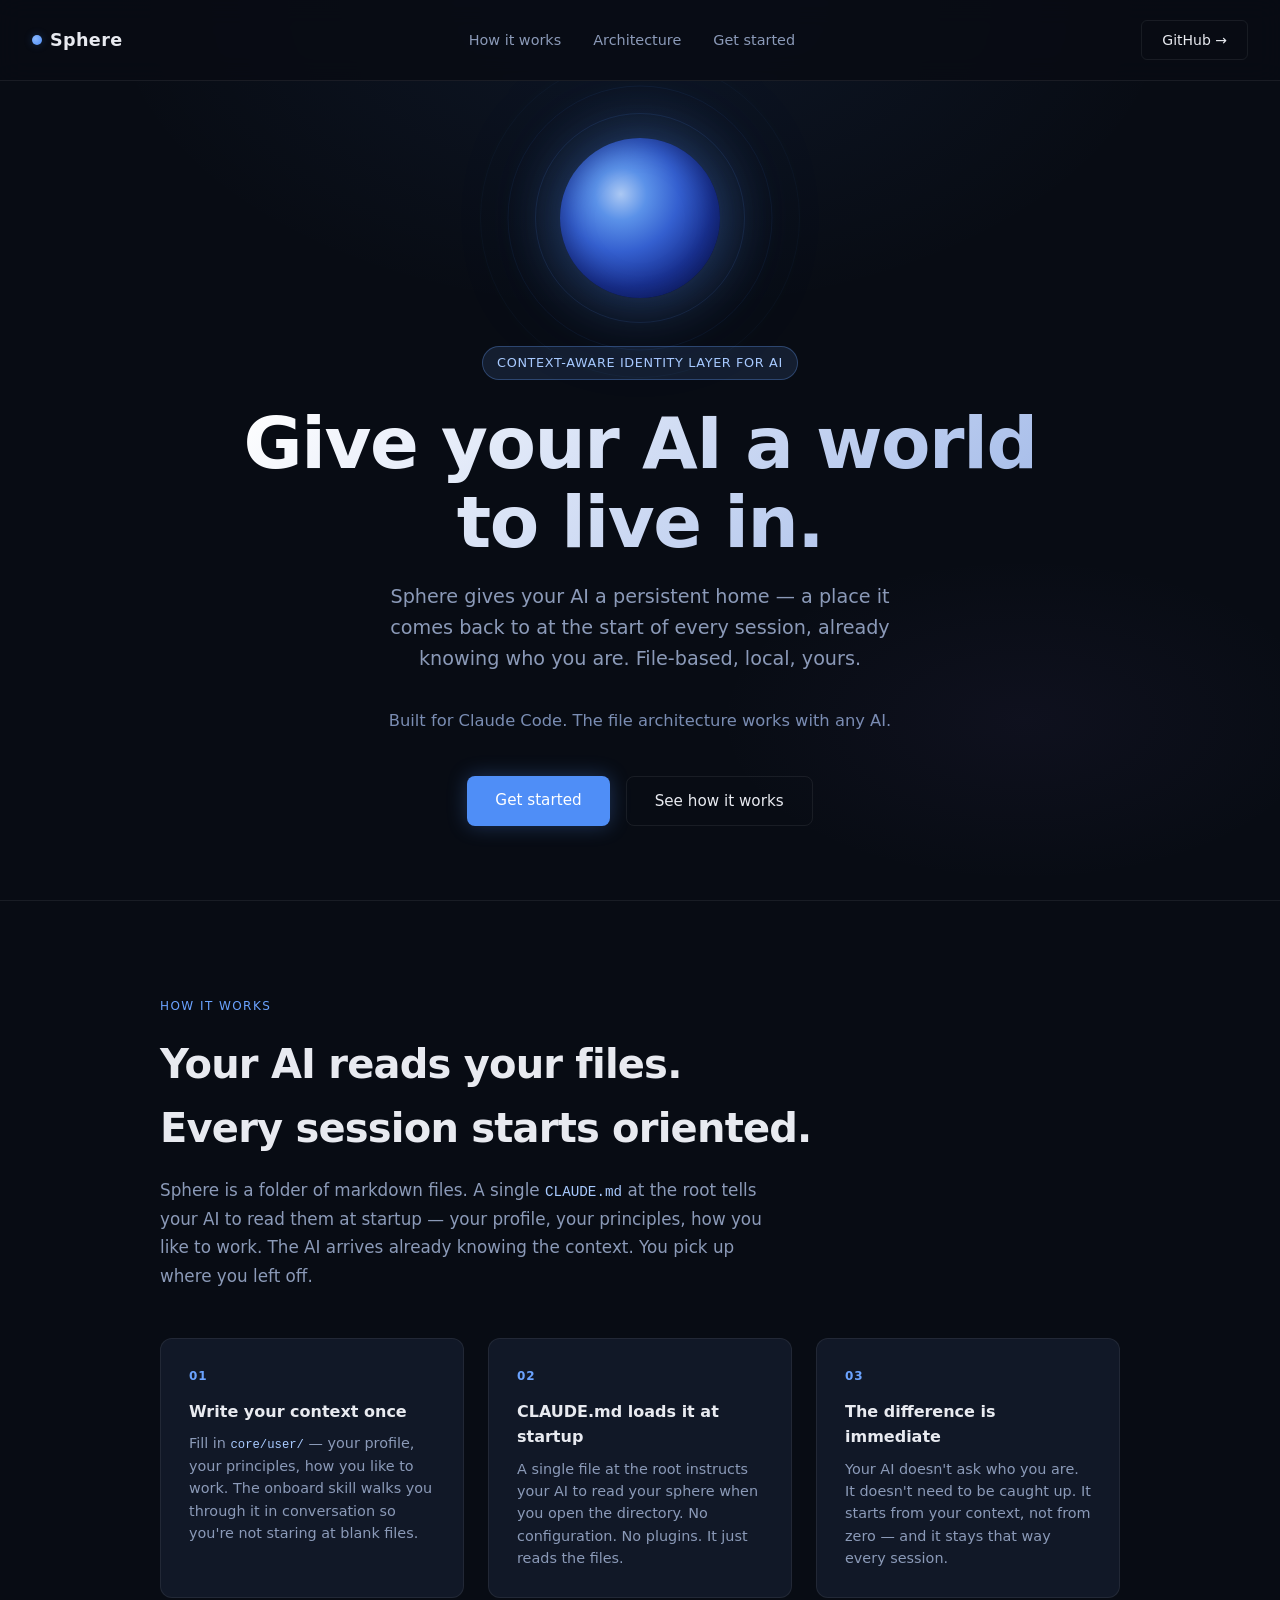
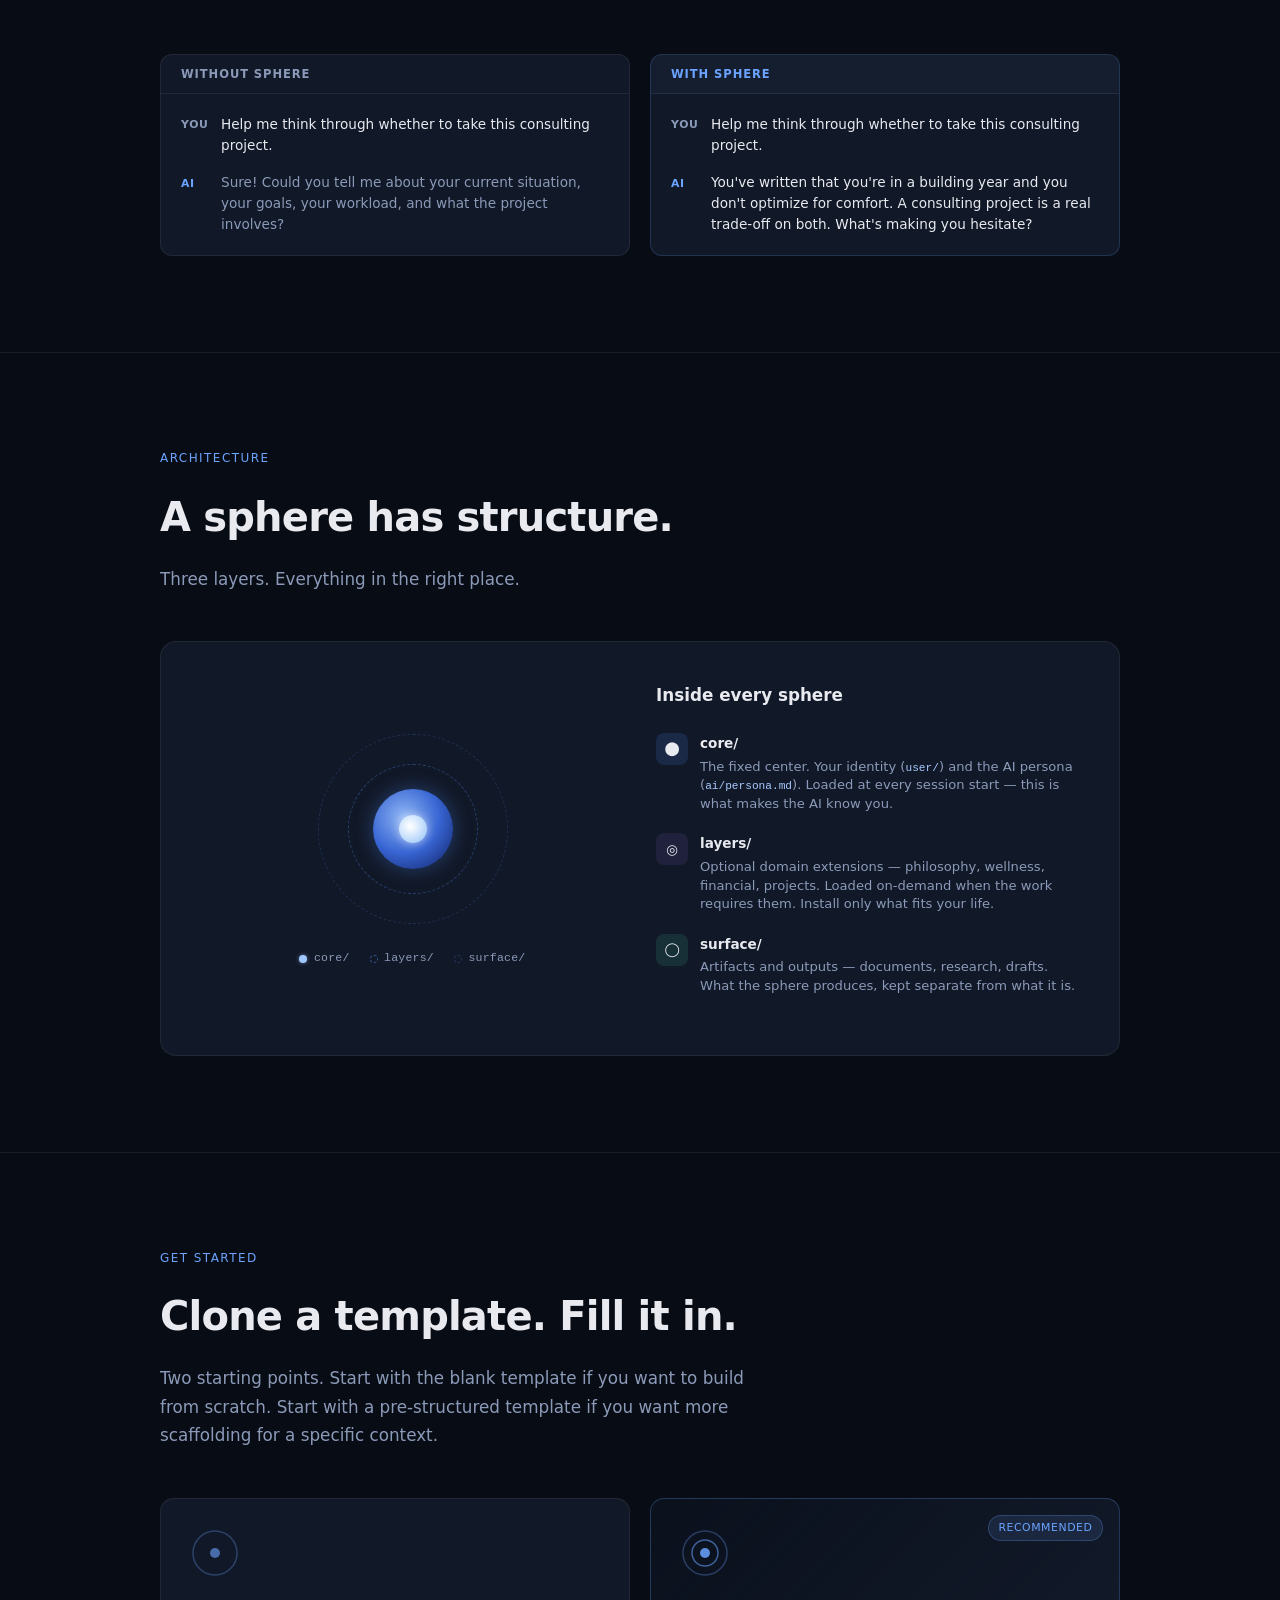
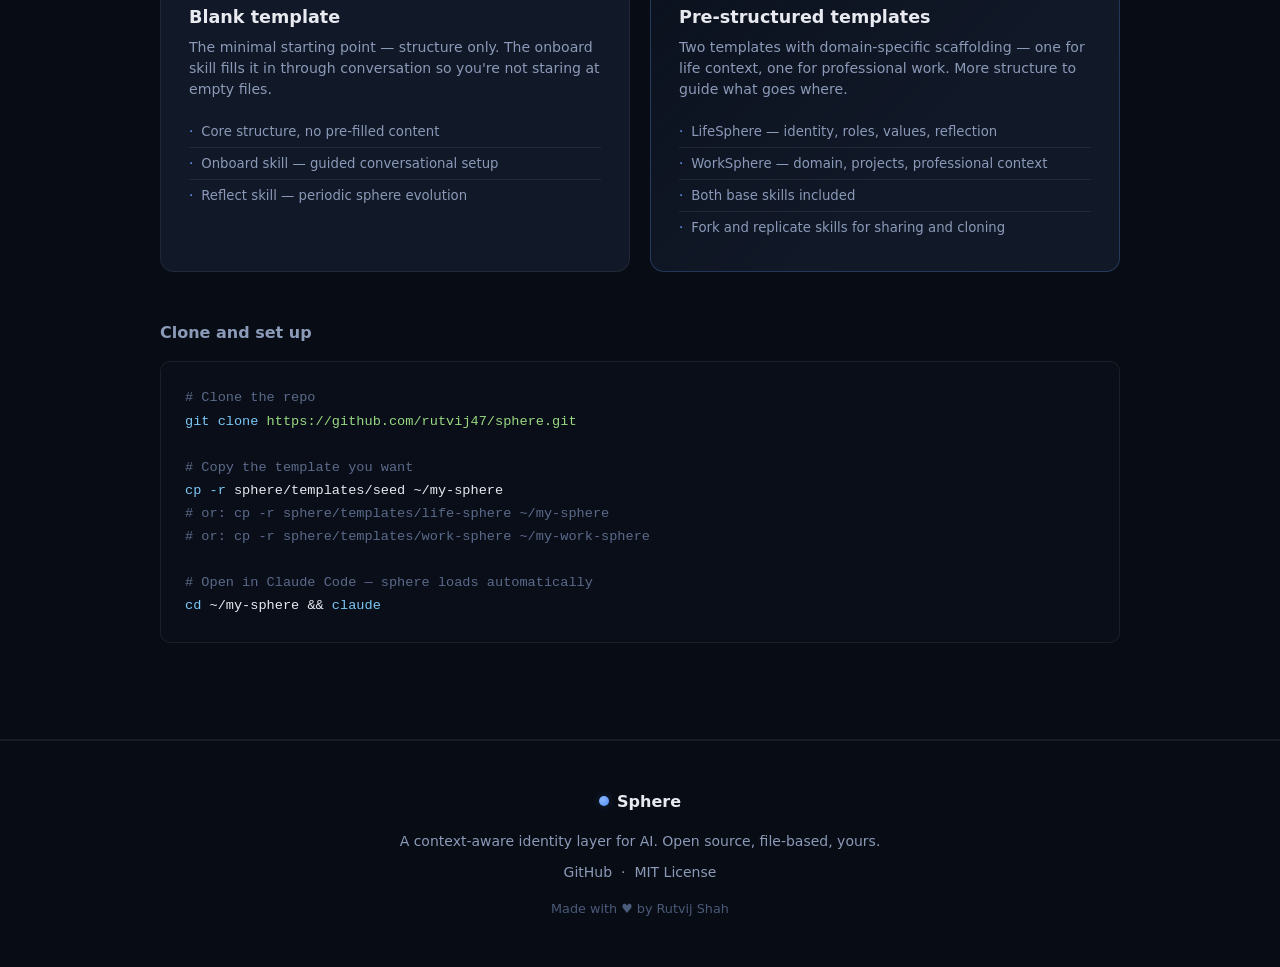
==== index.html @ 2168e229 "Initial commit — Sphere v0.1" ====
<!DOCTYPE html>
<html lang="en">
<head>
  <meta charset="UTF-8">
  <meta name="viewport" content="width=device-width, initial-scale=1.0">
  <title>Sphere — Give your AI a world to live in</title>
  <style>
    :root {
      --bg: #080c14;
      --bg2: #0d1420;
      --surface: #111827;
      --border: rgba(255,255,255,0.07);
      --text: #e8eaf0;
      --muted: #8b9ab8;
      --accent: #6ba3ff;
      --glow: rgba(79,142,247,0.25);
    }

    * { margin: 0; padding: 0; box-sizing: border-box; }

    html {
      scroll-behavior: smooth;
      scroll-padding-top: 80px;
    }

    body {
      background: var(--bg);
      color: var(--text);
      font-family: -apple-system, BlinkMacSystemFont, 'Segoe UI', system-ui, sans-serif;
      line-height: 1.6;
      overflow-x: hidden;
    }

    /* ── NAV ── */
    nav {
      position: fixed; top: 0; left: 0; right: 0; z-index: 100;
      padding: 1.25rem 2rem;
      display: flex; justify-content: space-between; align-items: center;
      background: rgba(8,12,20,0.88);
      backdrop-filter: blur(12px);
      border-bottom: 1px solid var(--border);
    }
    .nav-logo {
      font-size: 1.1rem; font-weight: 600; letter-spacing: 0.02em;
      color: var(--text);
      display: flex; align-items: center; gap: 0.5rem;
      text-decoration: none;
    }
    .nav-dot {
      width: 10px; height: 10px; border-radius: 50%;
      background: radial-gradient(circle at 35% 35%, #8ab8ff, #4f8ef7);
      box-shadow: 0 0 8px var(--glow);
      animation: pulse 3s ease-in-out infinite;
      flex-shrink: 0;
    }
    .nav-links { display: flex; gap: 2rem; }
    .nav-links a {
      color: var(--muted); text-decoration: none; font-size: 0.9rem;
      transition: color 0.2s;
    }
    .nav-links a:hover { color: var(--text); }
    .nav-cta {
      padding: 0.5rem 1.25rem;
      background: transparent;
      border: 1px solid var(--border);
      border-radius: 6px;
      color: var(--text); text-decoration: none; font-size: 0.875rem;
      transition: all 0.2s;
    }
    .nav-cta:hover { border-color: var(--accent); color: var(--accent); }

    /* ── HERO ── */
    .hero {
      min-height: 100vh;
      display: flex; align-items: center; justify-content: center;
      flex-direction: column;
      text-align: center;
      padding: 8rem 2rem 4rem;
      position: relative;
      overflow: hidden;
    }
    .hero-bg {
      position: absolute; inset: 0;
      background:
        radial-gradient(ellipse 60% 50% at 50% 0%, rgba(79,142,247,0.08) 0%, transparent 70%),
        radial-gradient(ellipse 40% 30% at 80% 80%, rgba(124,92,191,0.06) 0%, transparent 60%);
      pointer-events: none;
    }

    /* ── SPHERE ── */
    .sphere-container {
      position: relative;
      width: 160px; height: 160px;
      margin: 0 auto 3rem;
    }
    .sphere-orb {
      width: 160px; height: 160px;
      border-radius: 50%;
      background: radial-gradient(circle at 38% 35%,
        rgba(180,210,255,0.95) 0%,
        rgba(100,160,255,0.9) 18%,
        rgba(60,110,240,0.85) 40%,
        rgba(30,60,180,0.8) 65%,
        rgba(10,20,80,0.9) 100%
      );
      box-shadow:
        0 0 60px rgba(79,142,247,0.4),
        0 0 120px rgba(79,142,247,0.15),
        inset 0 0 30px rgba(0,0,40,0.4);
      animation: spherePulse 4s ease-in-out infinite, sphereFloat 6s ease-in-out infinite;
      position: relative; z-index: 2;
    }
    .sphere-ring {
      position: absolute; border-radius: 50%;
      border: 1px solid rgba(79,142,247,0.2);
      top: 50%; left: 50%;
      transform: translate(-50%, -50%);
      animation: ringPulse 4s ease-in-out infinite;
    }
    .sphere-ring:nth-child(1) { width: 210px; height: 210px; animation-delay: 0.3s; border-color: rgba(79,142,247,0.12); }
    .sphere-ring:nth-child(2) { width: 265px; height: 265px; animation-delay: 0.6s; border-color: rgba(79,142,247,0.07); }
    .sphere-ring:nth-child(3) { width: 320px; height: 320px; animation-delay: 0.9s; border-color: rgba(79,142,247,0.04); }

    @keyframes spherePulse {
      0%, 100% { box-shadow: 0 0 60px rgba(79,142,247,0.4), 0 0 120px rgba(79,142,247,0.15), inset 0 0 30px rgba(0,0,40,0.4); }
      50%       { box-shadow: 0 0 80px rgba(79,142,247,0.6), 0 0 160px rgba(79,142,247,0.25), inset 0 0 30px rgba(0,0,40,0.4); }
    }
    @keyframes sphereFloat {
      0%, 100% { transform: translateY(0); }
      50%       { transform: translateY(-8px); }
    }
    @keyframes ringPulse {
      0%, 100% { opacity: 1; transform: translate(-50%, -50%) scale(1); }
      50%       { opacity: 0.6; transform: translate(-50%, -50%) scale(1.02); }
    }
    @keyframes pulse {
      0%, 100% { opacity: 1; }
      50%       { opacity: 0.5; }
    }

    .hero-tag {
      display: inline-block;
      padding: 0.35rem 0.9rem;
      background: rgba(107,163,255,0.12);
      border: 1px solid rgba(107,163,255,0.3);
      border-radius: 20px;
      font-size: 0.8rem; color: #a8caff;
      letter-spacing: 0.05em; text-transform: uppercase;
      margin-bottom: 1.5rem;
    }
    .hero h1 {
      font-size: clamp(2.5rem, 6vw, 4.5rem);
      font-weight: 700; letter-spacing: -0.02em; line-height: 1.1;
      margin-bottom: 1.25rem;
      background: linear-gradient(135deg, #ffffff 0%, #a0b8e8 100%);
      -webkit-background-clip: text; -webkit-text-fill-color: transparent;
      background-clip: text;
    }
    .hero-sub {
      font-size: clamp(1rem, 2vw, 1.2rem);
      color: var(--muted); max-width: 540px;
      margin: 0 auto 2.5rem;
    }
    .hero-sub span {
      color: rgba(160,184,232,0.75); font-size: 0.85em;
    }
    .hero-actions { display: flex; gap: 1rem; justify-content: center; flex-wrap: wrap; }
    .btn-primary {
      padding: 0.75rem 1.75rem;
      background: #4f8ef7; color: #fff;
      text-decoration: none; border-radius: 8px;
      font-size: 0.95rem; font-weight: 500;
      transition: all 0.2s;
      box-shadow: 0 0 20px rgba(79,142,247,0.3);
    }
    .btn-primary:hover {
      background: #6ba3ff;
      box-shadow: 0 0 30px rgba(79,142,247,0.5);
      transform: translateY(-1px);
    }
    .btn-secondary {
      padding: 0.75rem 1.75rem;
      background: transparent; color: var(--text);
      text-decoration: none;
      border: 1px solid var(--border);
      border-radius: 8px; font-size: 0.95rem;
      transition: all 0.2s;
    }
    .btn-secondary:hover { border-color: rgba(255,255,255,0.2); transform: translateY(-1px); }

    /* ── SECTIONS ── */
    section { padding: 6rem 2rem; }
    .section-inner { max-width: 960px; margin: 0 auto; }
    .section-label {
      font-size: 0.75rem; text-transform: uppercase;
      letter-spacing: 0.12em; color: var(--accent); margin-bottom: 1rem;
    }
    .section-title {
      font-size: clamp(1.75rem, 4vw, 2.5rem);
      font-weight: 700; letter-spacing: -0.02em; margin-bottom: 1rem;
    }
    .section-body {
      color: var(--muted); font-size: 1.05rem;
      max-width: 620px; margin-bottom: 3rem;
      line-height: 1.7;
    }

    /* ── HOW IT WORKS ── */
    .steps {
      display: grid;
      grid-template-columns: repeat(auto-fit, minmax(240px, 1fr));
      gap: 1.5rem;
      margin-bottom: 3.5rem;
    }
    .step {
      background: var(--surface);
      border: 1px solid var(--border);
      border-radius: 12px; padding: 1.75rem;
    }
    .step-num {
      font-size: 0.75rem; font-weight: 700;
      color: var(--accent); letter-spacing: 0.08em; margin-bottom: 0.75rem;
    }
    .step h3 { font-size: 1rem; font-weight: 600; margin-bottom: 0.5rem; }
    .step p { color: var(--muted); font-size: 0.9rem; line-height: 1.55; }

    /* ── COMPARISON ── */
    .comparison {
      display: grid;
      grid-template-columns: 1fr 1fr;
      gap: 1.25rem;
    }
    @media (max-width: 640px) { .comparison { grid-template-columns: 1fr; } }

    .compare-col {
      background: var(--surface);
      border: 1px solid var(--border);
      border-radius: 12px; overflow: hidden;
    }
    .compare-col.after { border-color: rgba(107,163,255,0.2); }

    .compare-head {
      padding: 0.6rem 1.25rem;
      border-bottom: 1px solid var(--border);
      font-size: 0.72rem; font-weight: 600;
      letter-spacing: 0.08em; text-transform: uppercase;
    }
    .compare-col.before .compare-head { color: var(--muted); }
    .compare-col.after  .compare-head { color: var(--accent); background: rgba(107,163,255,0.04); }

    .compare-body { padding: 1.25rem; }
    .chat-line { display: flex; gap: 0.75rem; margin-bottom: 1rem; align-items: flex-start; }
    .chat-line:last-child { margin-bottom: 0; }
    .chat-who {
      font-size: 0.68rem; font-weight: 700; letter-spacing: 0.06em;
      text-transform: uppercase; padding-top: 0.15rem;
      min-width: 28px; flex-shrink: 0;
    }
    .chat-who.you  { color: var(--muted); }
    .chat-who.ai   { color: var(--accent); }
    .chat-text { font-size: 0.85rem; line-height: 1.55; color: var(--text); }
    .chat-text.dim { color: var(--muted); }

    /* ── ANATOMY ── */
    .anatomy {
      background: var(--surface);
      border: 1px solid var(--border);
      border-radius: 16px; padding: 2.5rem;
      display: grid; grid-template-columns: 1fr 1fr;
      gap: 2rem; align-items: center;
    }
    @media (max-width: 640px) { .anatomy { grid-template-columns: 1fr; } }

    .anatomy-visual {
      display: flex; flex-direction: column;
      align-items: center; justify-content: center; gap: 1.25rem;
    }
    .diagram-wrap {
      position: relative; width: 200px; height: 200px;
      display: flex; align-items: center; justify-content: center;
    }
    .diagram-ring-outer {
      position: absolute; width: 190px; height: 190px;
      border-radius: 50%;
      border: 1px dashed rgba(79,142,247,0.2);
    }
    .diagram-ring-mid {
      position: absolute; width: 130px; height: 130px;
      border-radius: 50%;
      border: 1px dashed rgba(79,142,247,0.35);
    }
    .diagram-sphere {
      width: 80px; height: 80px; border-radius: 50%;
      background: radial-gradient(circle at 38% 35%,
        rgba(150,190,255,0.95), rgba(60,110,230,0.9) 50%, rgba(15,30,100,0.95)
      );
      box-shadow: 0 0 20px rgba(79,142,247,0.35);
      position: relative; z-index: 2;
      display: flex; align-items: center; justify-content: center;
    }
    .diagram-core {
      width: 28px; height: 28px; border-radius: 50%;
      background: radial-gradient(circle at 40% 40%, #fff, rgba(160,210,255,0.8));
      box-shadow: 0 0 10px rgba(255,255,255,0.6);
    }
    .diagram-legend {
      display: flex; gap: 1.25rem; align-items: center;
    }
    .legend-item {
      display: flex; align-items: center; gap: 0.4rem;
      font-size: 0.72rem; color: var(--muted);
      font-family: 'SF Mono', 'Fira Code', monospace;
      letter-spacing: 0.02em;
    }
    .legend-dot {
      width: 8px; height: 8px; border-radius: 50%; flex-shrink: 0;
    }
    .legend-dot.core   { background: #a0c8ff; box-shadow: 0 0 4px rgba(160,200,255,0.5); }
    .legend-dot.layers { background: transparent; border: 1.5px dashed rgba(79,142,247,0.5); }
    .legend-dot.surface{ background: transparent; border: 1.5px dashed rgba(79,142,247,0.25); }

    .anatomy-text h3 { font-size: 1.05rem; font-weight: 600; margin-bottom: 1.5rem; }
    .anatomy-row { display: flex; gap: 0.75rem; margin-bottom: 1.25rem; align-items: flex-start; }
    .anatomy-icon {
      width: 32px; height: 32px; border-radius: 8px;
      display: flex; align-items: center; justify-content: center;
      font-size: 0.85rem; flex-shrink: 0;
    }
    .anatomy-icon.core    { background: rgba(79,142,247,0.15); }
    .anatomy-icon.layers  { background: rgba(124,92,191,0.15); }
    .anatomy-icon.surface { background: rgba(61,191,154,0.15); }
    .anatomy-label { font-size: 0.85rem; font-weight: 600; margin-bottom: 0.2rem; }
    .anatomy-desc  { font-size: 0.82rem; color: var(--muted); line-height: 1.4; }
    code {
      font-family: 'SF Mono', 'Fira Code', monospace;
      font-size: 0.85em; color: #a8caff;
    }

    /* ── TEMPLATES ── */
    .templates {
      display: grid;
      grid-template-columns: repeat(auto-fit, minmax(240px, 1fr));
      gap: 1.25rem;
    }
    .template-card {
      background: var(--surface); border: 1px solid var(--border);
      border-radius: 14px; padding: 1.75rem;
      position: relative; overflow: hidden;
    }
    .template-card.featured {
      border-color: rgba(107,163,255,0.25);
      background: linear-gradient(135deg, rgba(79,142,247,0.04) 0%, var(--surface) 60%);
    }
    .template-badge {
      position: absolute; top: 1rem; right: 1rem;
      padding: 0.2rem 0.6rem;
      background: rgba(107,163,255,0.12); border: 1px solid rgba(107,163,255,0.25);
      border-radius: 20px; font-size: 0.68rem; color: var(--accent);
      letter-spacing: 0.05em; text-transform: uppercase;
    }
    .template-icon { width: 52px; height: 52px; margin-bottom: 1rem; }
    .template-card h3 { font-size: 1.1rem; font-weight: 700; margin-bottom: 0.4rem; }
    .template-card .template-desc { color: var(--muted); font-size: 0.88rem; margin-bottom: 1rem; line-height: 1.5; }
    .template-features { list-style: none; }
    .template-features li {
      font-size: 0.83rem; color: var(--muted);
      padding: 0.3rem 0; border-bottom: 1px solid var(--border);
      display: flex; gap: 0.5rem; align-items: flex-start;
    }
    .template-features li:last-child { border-bottom: none; }
    .template-features li::before { content: '·'; color: var(--accent); flex-shrink: 0; }

    /* ── CODE BLOCK ── */
    .code-block {
      background: #0a0e18; border: 1px solid var(--border);
      border-radius: 10px; padding: 1.5rem;
      font-family: 'SF Mono', 'Fira Code', 'Consolas', monospace;
      font-size: 0.85rem; line-height: 1.7; overflow-x: auto;
    }
    .code-comment { color: #5a6a8a; }
    .code-cmd     { color: #7ac8f5; }
    .code-str     { color: #98d982; }

    /* ── FOOTER ── */
    footer {
      border-top: 1px solid var(--border);
      padding: 3rem 2rem; text-align: center;
      color: var(--muted); font-size: 0.875rem;
    }
    footer a { color: var(--muted); text-decoration: none; transition: color 0.2s; }
    footer a:hover { color: var(--text); }
    .footer-inner { max-width: 960px; margin: 0 auto; }
    .footer-logo {
      display: flex; align-items: center; justify-content: center;
      gap: 0.5rem; margin-bottom: 1rem;
      font-weight: 600; font-size: 1rem; color: var(--text);
    }
    .footer-dot {
      width: 10px; height: 10px; border-radius: 50%;
      background: radial-gradient(circle at 35% 35%, #8ab8ff, #4f8ef7);
      box-shadow: 0 0 8px var(--glow);
    }

    /* ── DIVIDER ── */
    .divider { border: none; border-top: 1px solid var(--border); margin: 0; }

    /* ── RESPONSIVE ── */
    @media (max-width: 640px) {
      nav { padding: 1rem; }
      .nav-links { display: none; }
      .sphere-container { width: 120px; height: 120px; }
      .sphere-orb { width: 120px; height: 120px; }
    }
  </style>
</head>
<body>

<!-- NAV -->
<nav>
  <a href="#" class="nav-logo">
    <div class="nav-dot"></div>
    Sphere
  </a>
  <div class="nav-links">
    <a href="#how">How it works</a>
    <a href="#anatomy">Architecture</a>
    <a href="#start">Get started</a>
  </div>
  <a href="https://github.com/rutvij47/sphere" class="nav-cta" target="_blank">GitHub →</a>
</nav>

<!-- HERO -->
<div class="hero">
  <div class="hero-bg"></div>

  <div class="sphere-container">
    <div class="sphere-ring"></div>
    <div class="sphere-ring"></div>
    <div class="sphere-ring"></div>
    <div class="sphere-orb"></div>
  </div>

  <span class="hero-tag">Context-aware identity layer for AI</span>
  <h1>Give your AI a world<br>to live in.</h1>
  <p class="hero-sub">
    Sphere gives your AI a persistent home — a place it comes back to at the start of every session, already knowing who you are. File-based, local, yours.
    <br><br>
    <span>Built for Claude Code. The file architecture works with any AI.</span>
  </p>
  <div class="hero-actions">
    <a href="#start" class="btn-primary">Get started</a>
    <a href="#how" class="btn-secondary">See how it works</a>
  </div>
</div>

<hr class="divider">

<!-- HOW IT WORKS -->
<section id="how">
  <div class="section-inner">
    <div class="section-label">How it works</div>
    <h2 class="section-title">Your AI reads your files.<br>Every session starts oriented.</h2>
    <p class="section-body">
      Sphere is a folder of markdown files. A single <code>CLAUDE.md</code> at the root tells your AI to read them at startup — your profile, your principles, how you like to work. The AI arrives already knowing the context. You pick up where you left off.
    </p>

    <div class="steps">
      <div class="step">
        <div class="step-num">01</div>
        <h3>Write your context once</h3>
        <p>Fill in <code>core/user/</code> — your profile, your principles, how you like to work. The onboard skill walks you through it in conversation so you're not staring at blank files.</p>
      </div>
      <div class="step">
        <div class="step-num">02</div>
        <h3>CLAUDE.md loads it at startup</h3>
        <p>A single file at the root instructs your AI to read your sphere when you open the directory. No configuration. No plugins. It just reads the files.</p>
      </div>
      <div class="step">
        <div class="step-num">03</div>
        <h3>The difference is immediate</h3>
        <p>Your AI doesn't ask who you are. It doesn't need to be caught up. It starts from your context, not from zero — and it stays that way every session.</p>
      </div>
    </div>

    <!-- Before / After comparison -->
    <div class="comparison">
      <div class="compare-col before">
        <div class="compare-head">Without Sphere</div>
        <div class="compare-body">
          <div class="chat-line">
            <div class="chat-who you">You</div>
            <div class="chat-text">Help me think through whether to take this consulting project.</div>
          </div>
          <div class="chat-line">
            <div class="chat-who ai">AI</div>
            <div class="chat-text dim">Sure! Could you tell me about your current situation, your goals, your workload, and what the project involves?</div>
          </div>
        </div>
      </div>

      <div class="compare-col after">
        <div class="compare-head">With Sphere</div>
        <div class="compare-body">
          <div class="chat-line">
            <div class="chat-who you">You</div>
            <div class="chat-text">Help me think through whether to take this consulting project.</div>
          </div>
          <div class="chat-line">
            <div class="chat-who ai">AI</div>
            <div class="chat-text">You've written that you're in a building year and you don't optimize for comfort. A consulting project is a real trade-off on both. What's making you hesitate?</div>
          </div>
        </div>
      </div>
    </div>

  </div>
</section>

<hr class="divider">

<!-- ANATOMY -->
<section id="anatomy">
  <div class="section-inner">
    <div class="section-label">Architecture</div>
    <h2 class="section-title">A sphere has structure.</h2>
    <p class="section-body">Three layers. Everything in the right place.</p>

    <div class="anatomy">
      <div class="anatomy-visual">
        <div class="diagram-wrap">
          <div class="diagram-ring-outer"></div>
          <div class="diagram-ring-mid"></div>
          <div class="diagram-sphere">
            <div class="diagram-core"></div>
          </div>
        </div>
        <div class="diagram-legend">
          <div class="legend-item">
            <div class="legend-dot core"></div>
            core/
          </div>
          <div class="legend-item">
            <div class="legend-dot layers"></div>
            layers/
          </div>
          <div class="legend-item">
            <div class="legend-dot surface"></div>
            surface/
          </div>
        </div>
      </div>

      <div class="anatomy-text">
        <h3>Inside every sphere</h3>

        <div class="anatomy-row">
          <div class="anatomy-icon core">⬤</div>
          <div>
            <div class="anatomy-label">core/</div>
            <div class="anatomy-desc">The fixed center. Your identity (<code>user/</code>) and the AI persona (<code>ai/persona.md</code>). Loaded at every session start — this is what makes the AI know you.</div>
          </div>
        </div>

        <div class="anatomy-row">
          <div class="anatomy-icon layers">◎</div>
          <div>
            <div class="anatomy-label">layers/</div>
            <div class="anatomy-desc">Optional domain extensions — philosophy, wellness, financial, projects. Loaded on-demand when the work requires them. Install only what fits your life.</div>
          </div>
        </div>

        <div class="anatomy-row">
          <div class="anatomy-icon surface">◯</div>
          <div>
            <div class="anatomy-label">surface/</div>
            <div class="anatomy-desc">Artifacts and outputs — documents, research, drafts. What the sphere produces, kept separate from what it is.</div>
          </div>
        </div>
      </div>
    </div>
  </div>
</section>

<hr class="divider">

<!-- GET STARTED -->
<section id="start">
  <div class="section-inner">
    <div class="section-label">Get started</div>
    <h2 class="section-title">Clone a template. Fill it in.</h2>
    <p class="section-body">
      Two starting points. Start with the blank template if you want to build from scratch. Start with a pre-structured template if you want more scaffolding for a specific context.
    </p>

    <div class="templates">

      <!-- SEED -->
      <div class="template-card">
        <svg class="template-icon" viewBox="0 0 52 52" fill="none" xmlns="http://www.w3.org/2000/svg">
          <circle cx="26" cy="26" r="22" stroke="rgba(107,163,255,0.3)" stroke-width="1.5"/>
          <circle cx="26" cy="26" r="5" fill="rgba(107,163,255,0.6)"/>
        </svg>
        <h3>Blank template</h3>
        <div class="template-desc">The minimal starting point — structure only. The onboard skill fills it in through conversation so you're not staring at empty files.</div>
        <ul class="template-features">
          <li>Core structure, no pre-filled content</li>
          <li>Onboard skill — guided conversational setup</li>
          <li>Reflect skill — periodic sphere evolution</li>
        </ul>
      </div>

      <!-- SHELL -->
      <div class="template-card featured">
        <div class="template-badge">Recommended</div>
        <svg class="template-icon" viewBox="0 0 52 52" fill="none" xmlns="http://www.w3.org/2000/svg">
          <circle cx="26" cy="26" r="22" stroke="rgba(107,163,255,0.3)" stroke-width="1.5"/>
          <circle cx="26" cy="26" r="13" stroke="rgba(107,163,255,0.55)" stroke-width="1.5"/>
          <circle cx="26" cy="26" r="5" fill="rgba(107,163,255,0.85)"/>
        </svg>
        <h3>Pre-structured templates</h3>
        <div class="template-desc">Two templates with domain-specific scaffolding — one for life context, one for professional work. More structure to guide what goes where.</div>
        <ul class="template-features">
          <li>LifeSphere — identity, roles, values, reflection</li>
          <li>WorkSphere — domain, projects, professional context</li>
          <li>Both base skills included</li>
          <li>Fork and replicate skills for sharing and cloning</li>
        </ul>
      </div>

    </div>

    <!-- Code block -->
    <div style="margin-top: 3rem;">
      <h3 style="font-size: 1rem; margin-bottom: 1rem; color: var(--muted);">Clone and set up</h3>
      <div class="code-block">
        <span class="code-comment"># Clone the repo</span><br>
        <span class="code-cmd">git clone</span> <span class="code-str">https://github.com/rutvij47/sphere.git</span><br>
        <br>
        <span class="code-comment"># Copy the template you want</span><br>
        <span class="code-cmd">cp -r</span> sphere/templates/seed ~/my-sphere<br>
        <span class="code-comment"># or: cp -r sphere/templates/life-sphere ~/my-sphere</span><br>
        <span class="code-comment"># or: cp -r sphere/templates/work-sphere ~/my-work-sphere</span><br>
        <br>
        <span class="code-comment"># Open in Claude Code — sphere loads automatically</span><br>
        <span class="code-cmd">cd</span> ~/my-sphere &amp;&amp; <span class="code-cmd">claude</span>
      </div>
    </div>
  </div>
</section>

<hr class="divider">

<!-- FOOTER -->
<footer>
  <div class="footer-inner">
    <div class="footer-logo">
      <div class="footer-dot"></div>
      Sphere
    </div>
    <p style="margin-bottom: 0.5rem;">
      A context-aware identity layer for AI. Open source, file-based, yours.
    </p>
    <p>
      <a href="https://github.com/rutvij47/sphere" target="_blank">GitHub</a>
      &nbsp;·&nbsp;
      MIT License
    </p>
    <p style="margin-top: 1rem; font-size: 0.8rem; color: #4a5a7a;">
      Made with ♥ by Rutvij Shah
    </p>
  </div>
</footer>

<script>
  document.querySelectorAll('a[href^="#"]').forEach(anchor => {
    anchor.addEventListener('click', function(e) {
      const target = document.querySelector(this.getAttribute('href'));
      if (target) {
        e.preventDefault();
        const offset = 80;
        const top = target.getBoundingClientRect().top + window.scrollY - offset;
        window.scrollTo({ top, behavior: 'smooth' });
      }
    });
  });
</script>

</body>
</html>
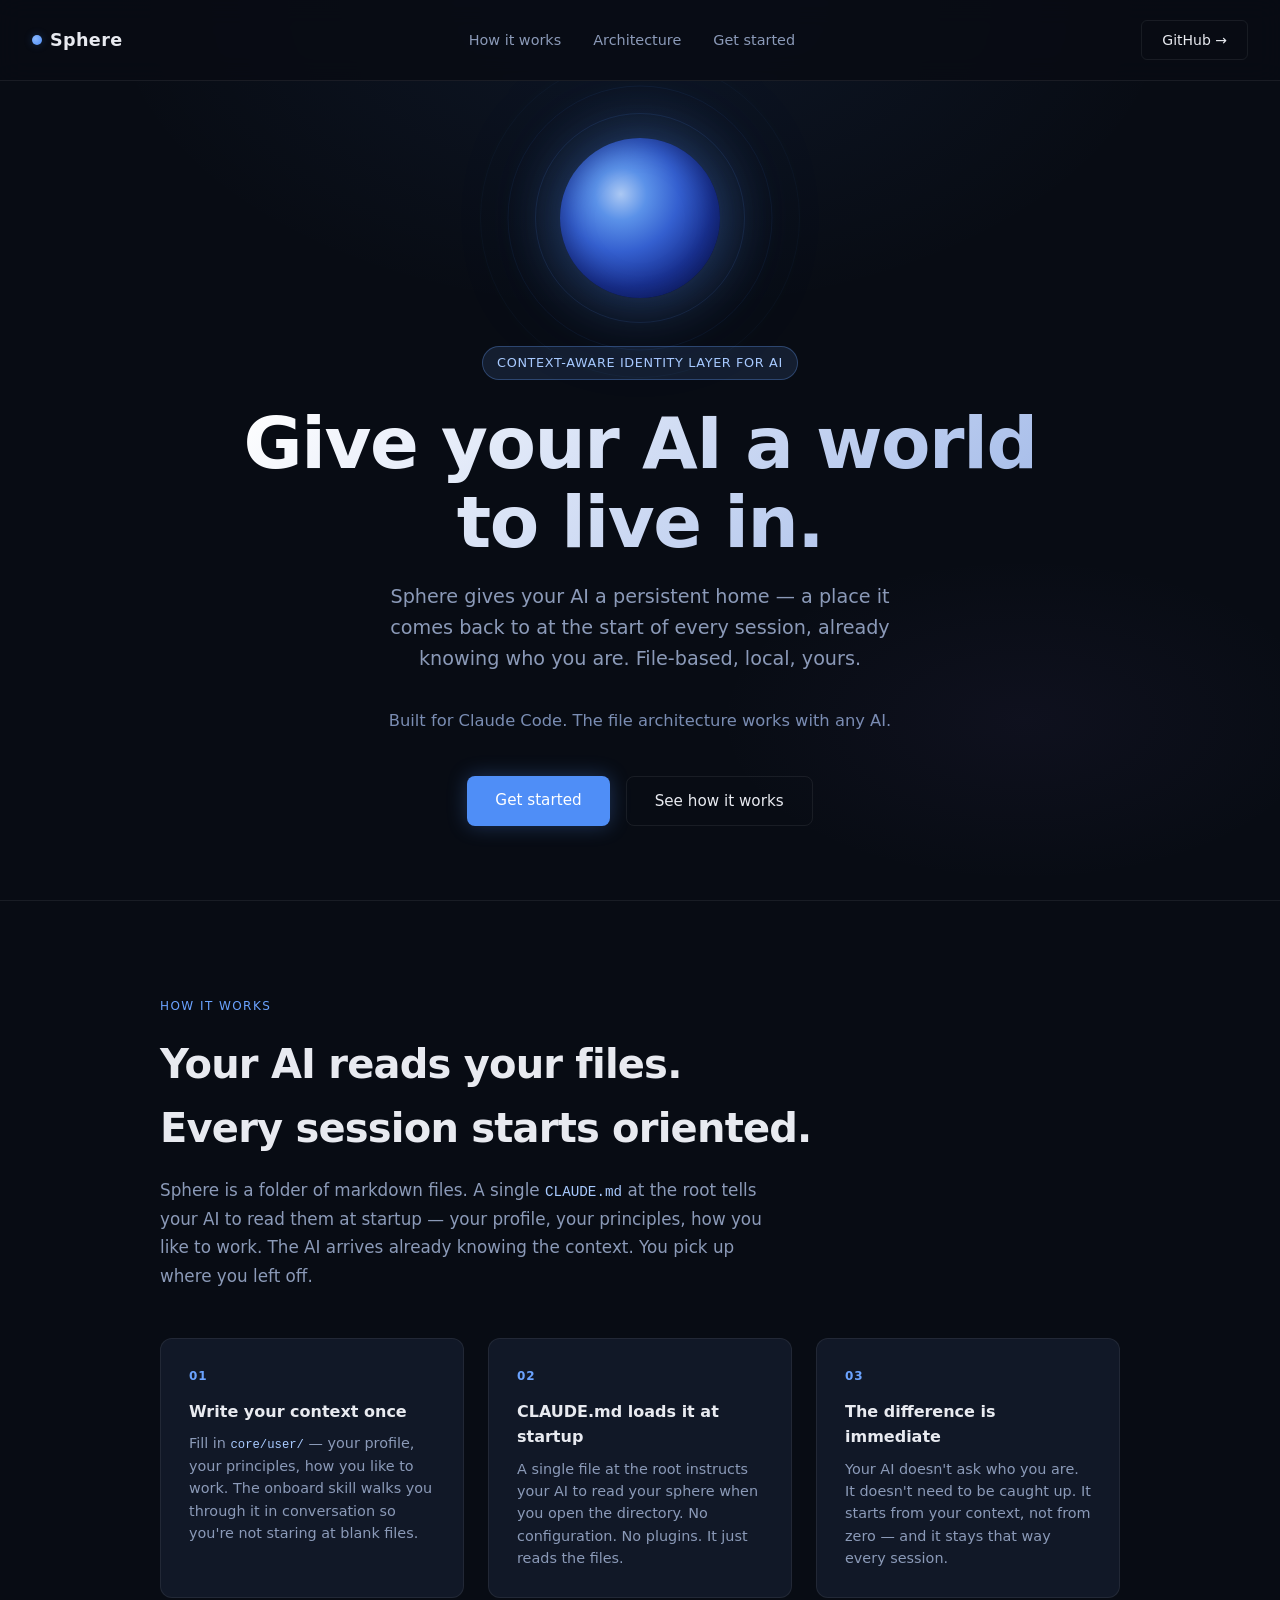
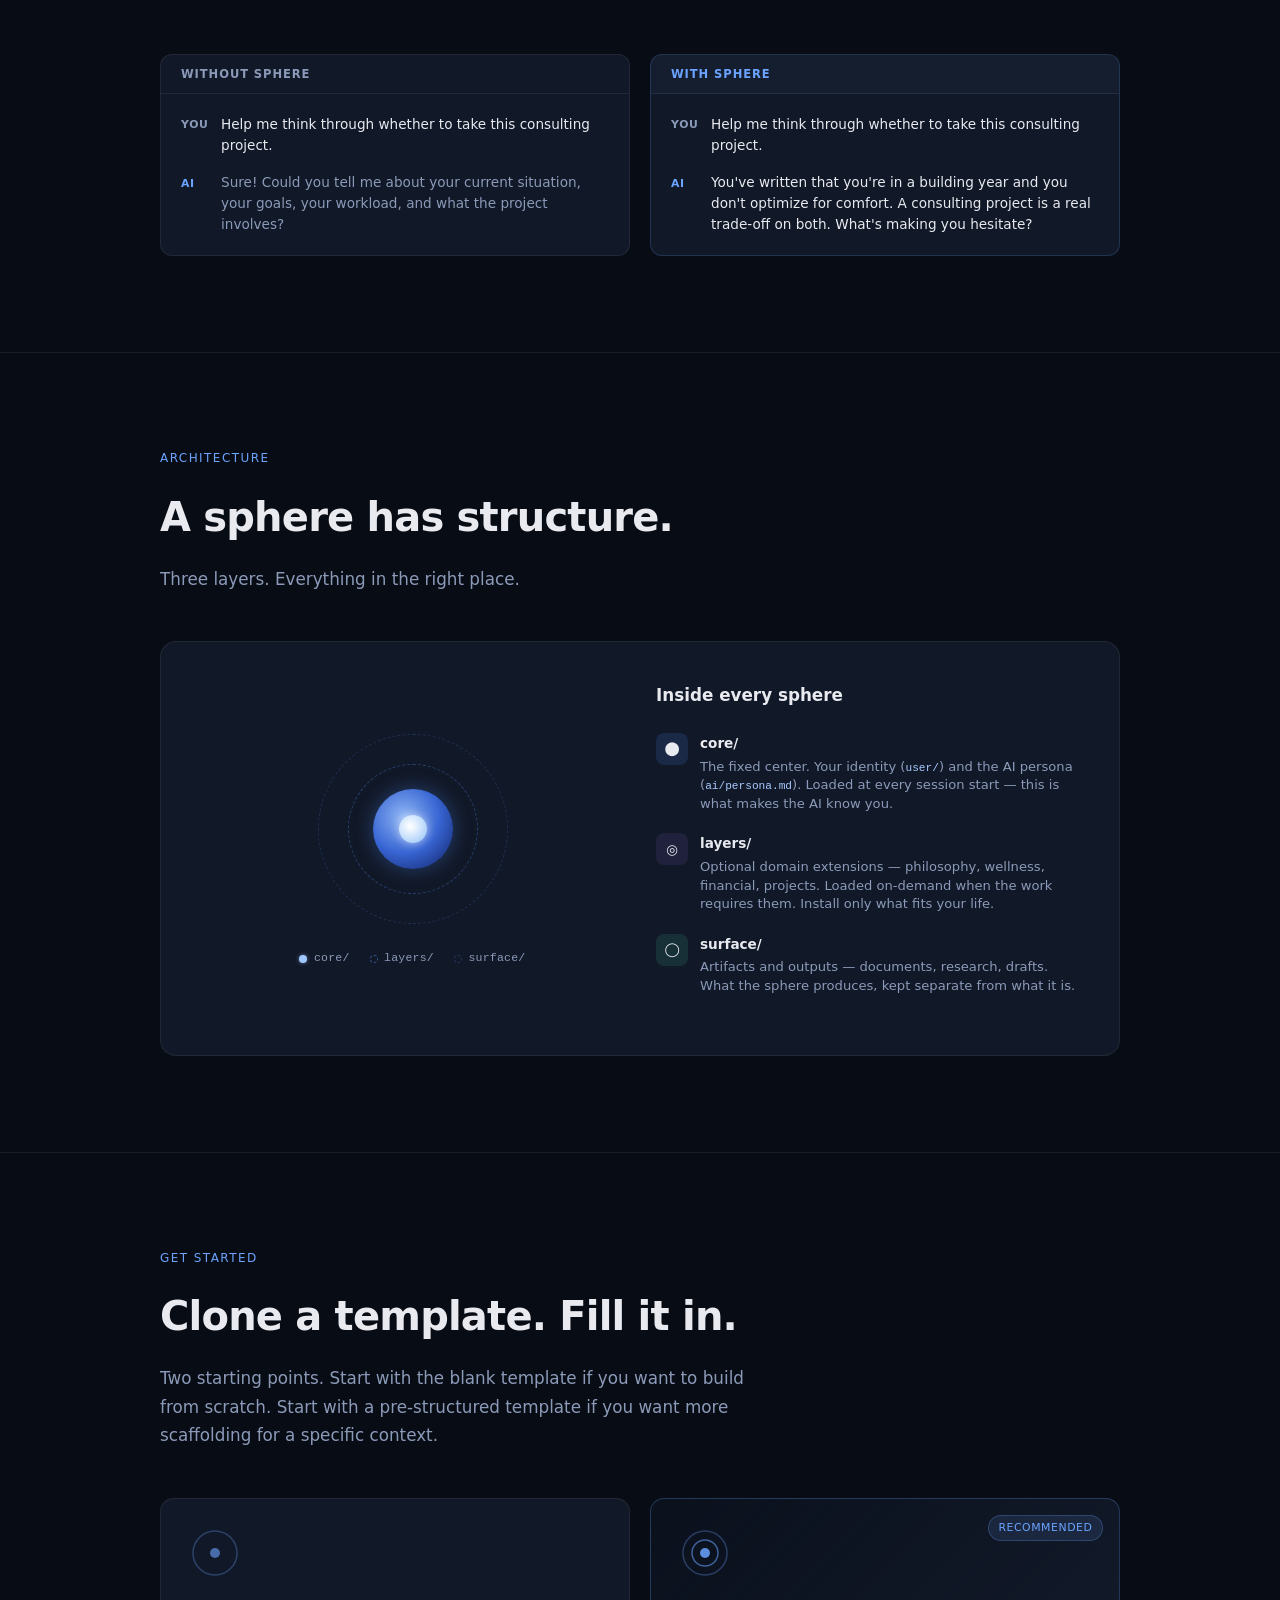
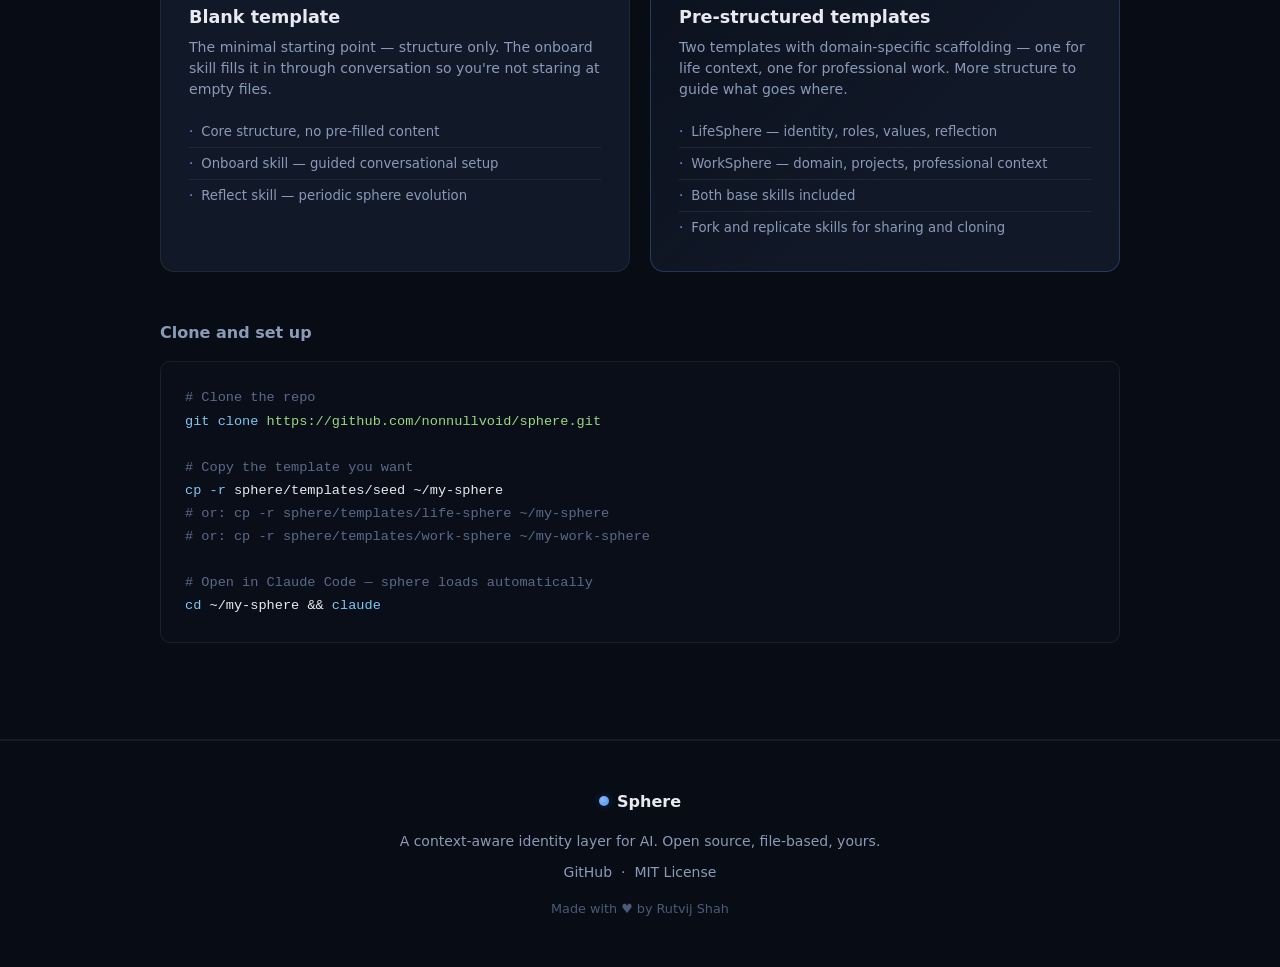
==== commit af143121: "Update handle to nonnullvoid, add public-persona layer" ====
--- a/index.html
+++ b/index.html
@@ -426,7 +426,7 @@
     <a href="#anatomy">Architecture</a>
     <a href="#start">Get started</a>
   </div>
-  <a href="https://github.com/rutvij47/sphere" class="nav-cta" target="_blank">GitHub →</a>
+  <a href="https://github.com/nonnullvoid/sphere" class="nav-cta" target="_blank">GitHub →</a>
 </nav>
 
 <!-- HERO -->
@@ -634,7 +634,7 @@
       <h3 style="font-size: 1rem; margin-bottom: 1rem; color: var(--muted);">Clone and set up</h3>
       <div class="code-block">
         <span class="code-comment"># Clone the repo</span><br>
-        <span class="code-cmd">git clone</span> <span class="code-str">https://github.com/rutvij47/sphere.git</span><br>
+        <span class="code-cmd">git clone</span> <span class="code-str">https://github.com/nonnullvoid/sphere.git</span><br>
         <br>
         <span class="code-comment"># Copy the template you want</span><br>
         <span class="code-cmd">cp -r</span> sphere/templates/seed ~/my-sphere<br>
@@ -661,7 +661,7 @@
       A context-aware identity layer for AI. Open source, file-based, yours.
     </p>
     <p>
-      <a href="https://github.com/rutvij47/sphere" target="_blank">GitHub</a>
+      <a href="https://github.com/nonnullvoid/sphere" target="_blank">GitHub</a>
       &nbsp;·&nbsp;
       MIT License
     </p>
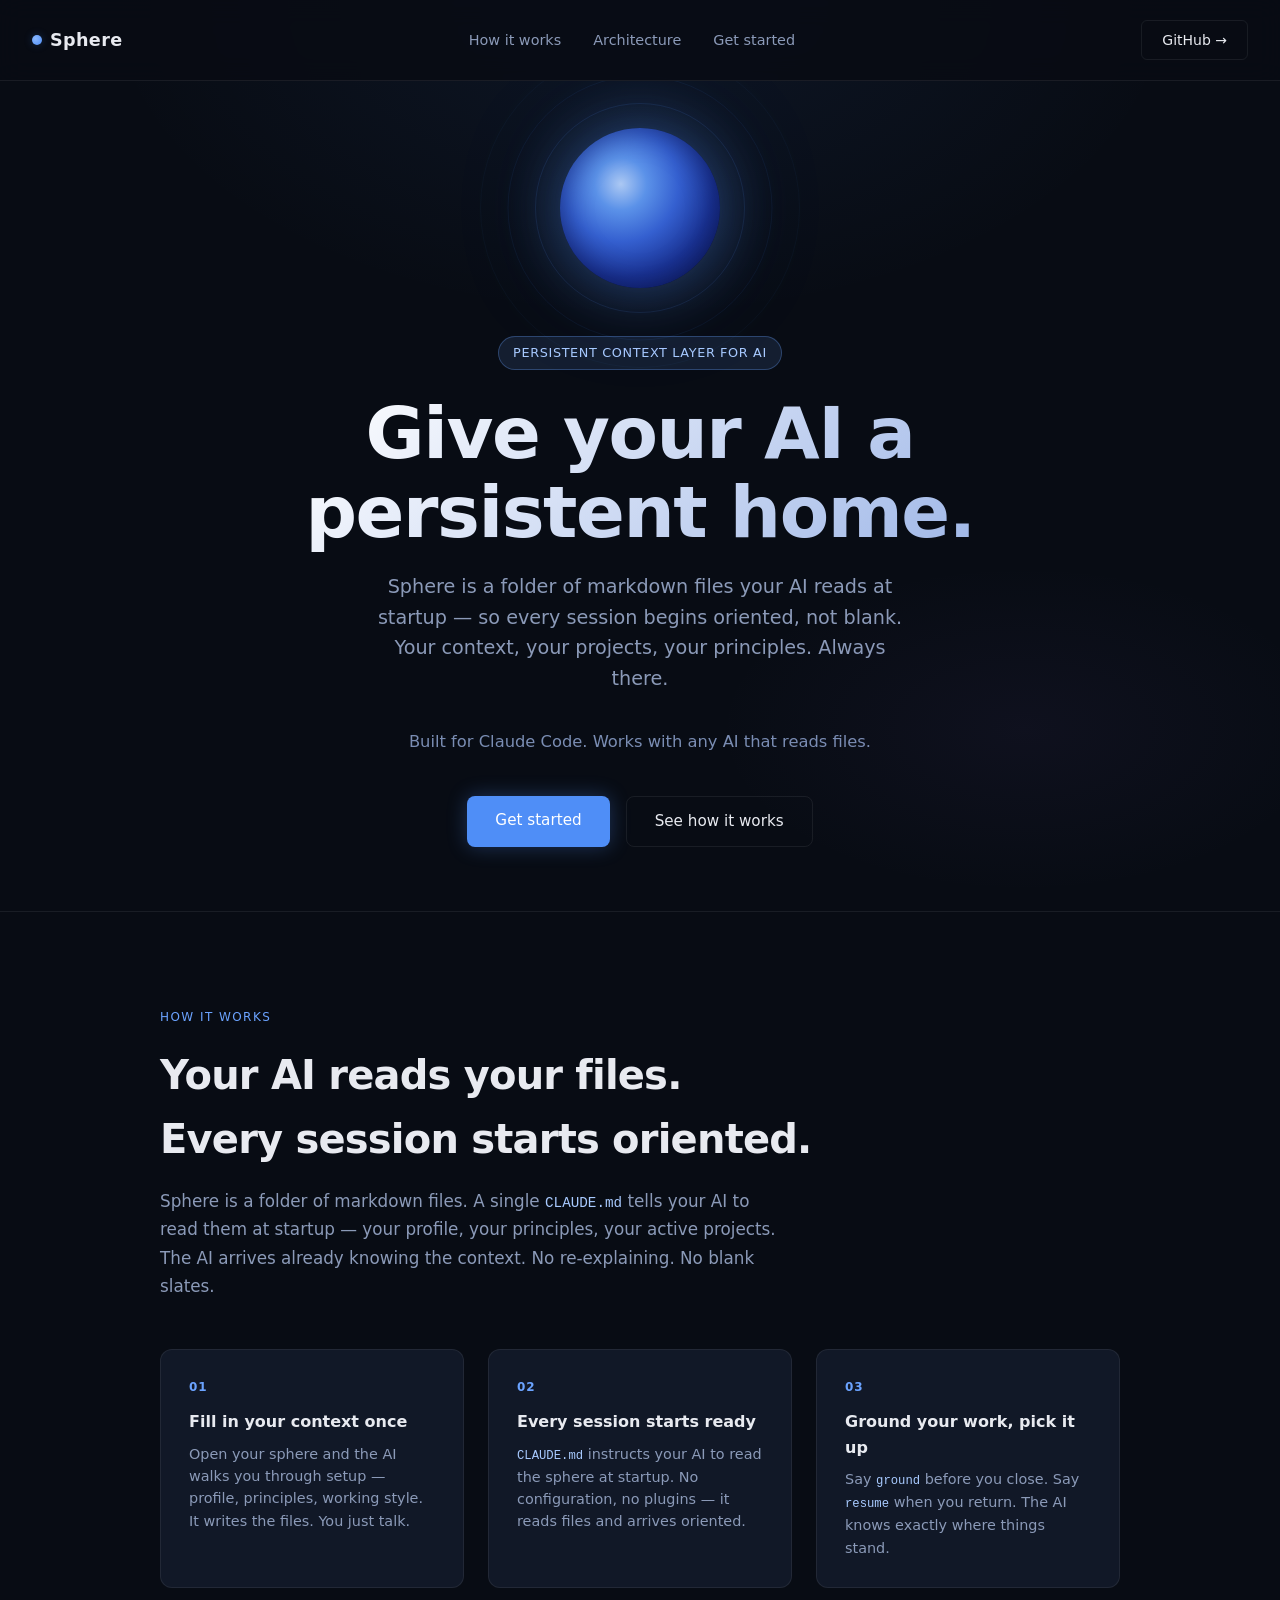
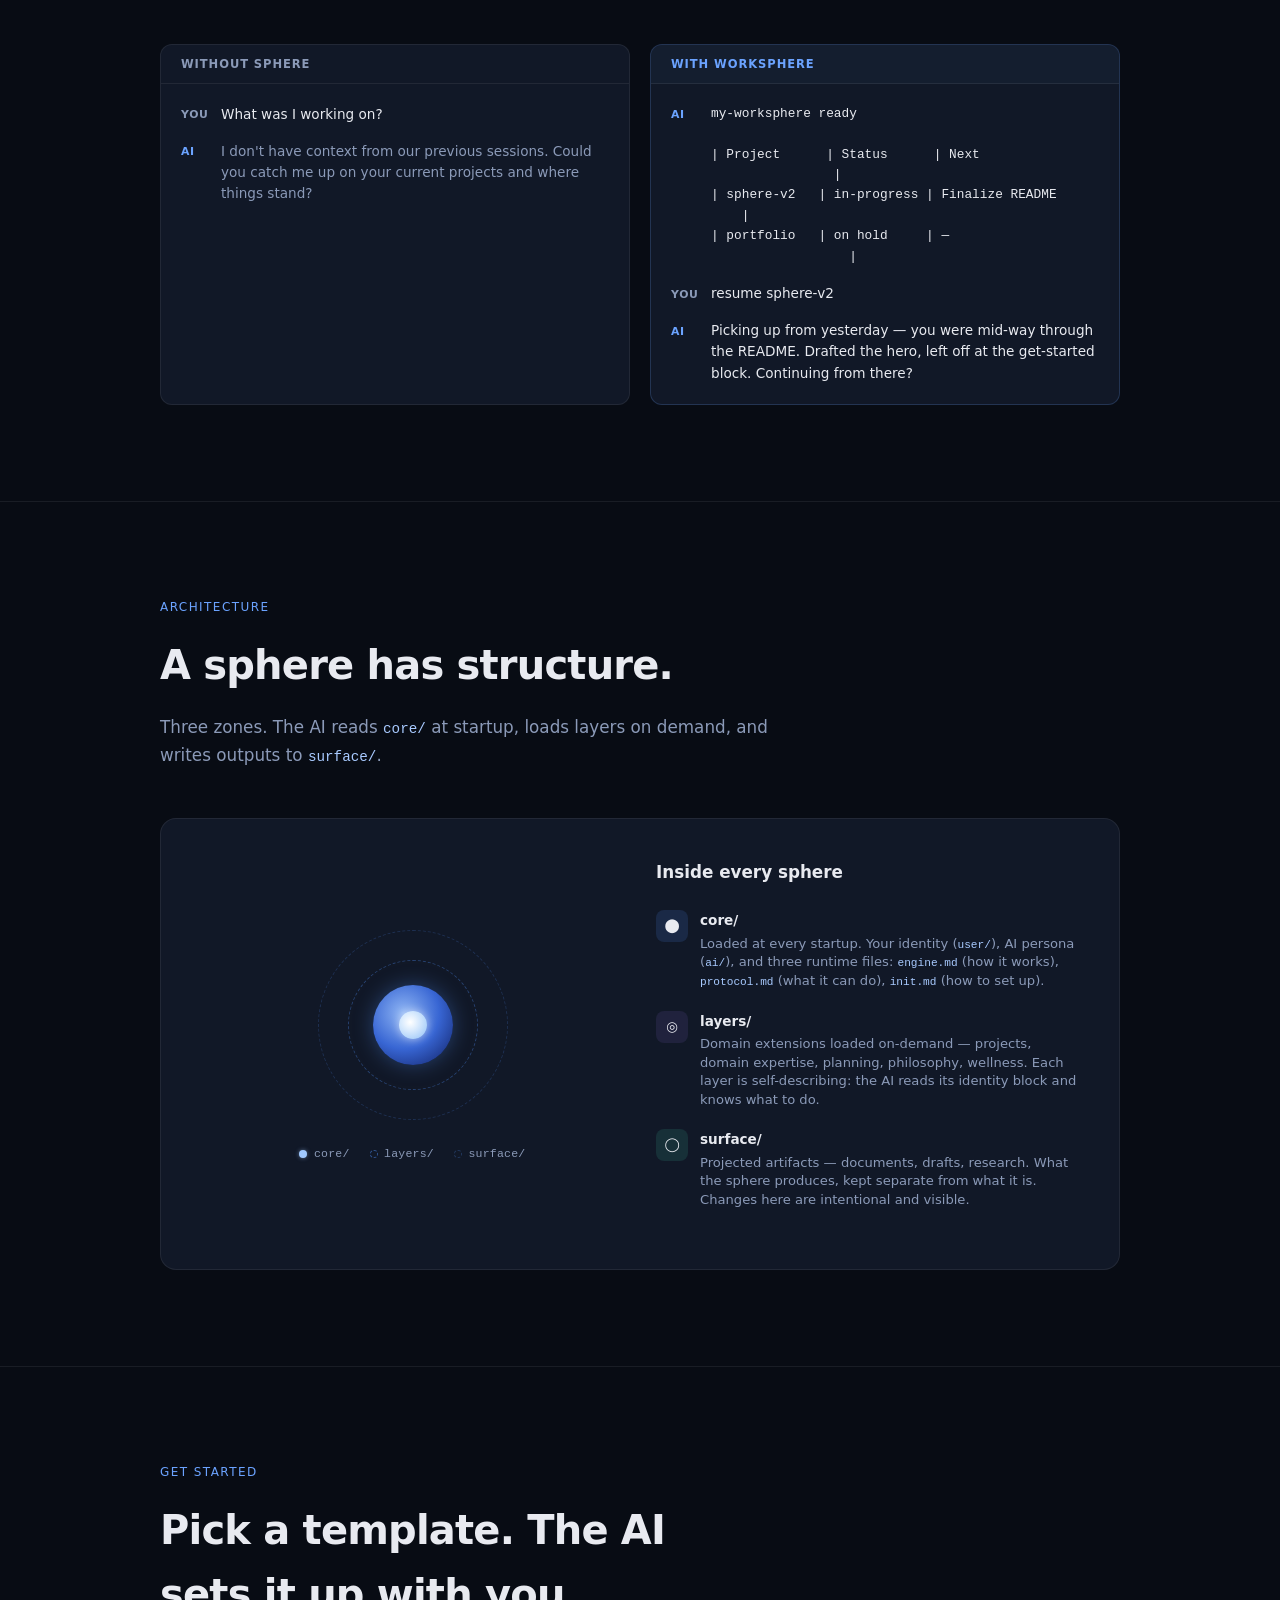
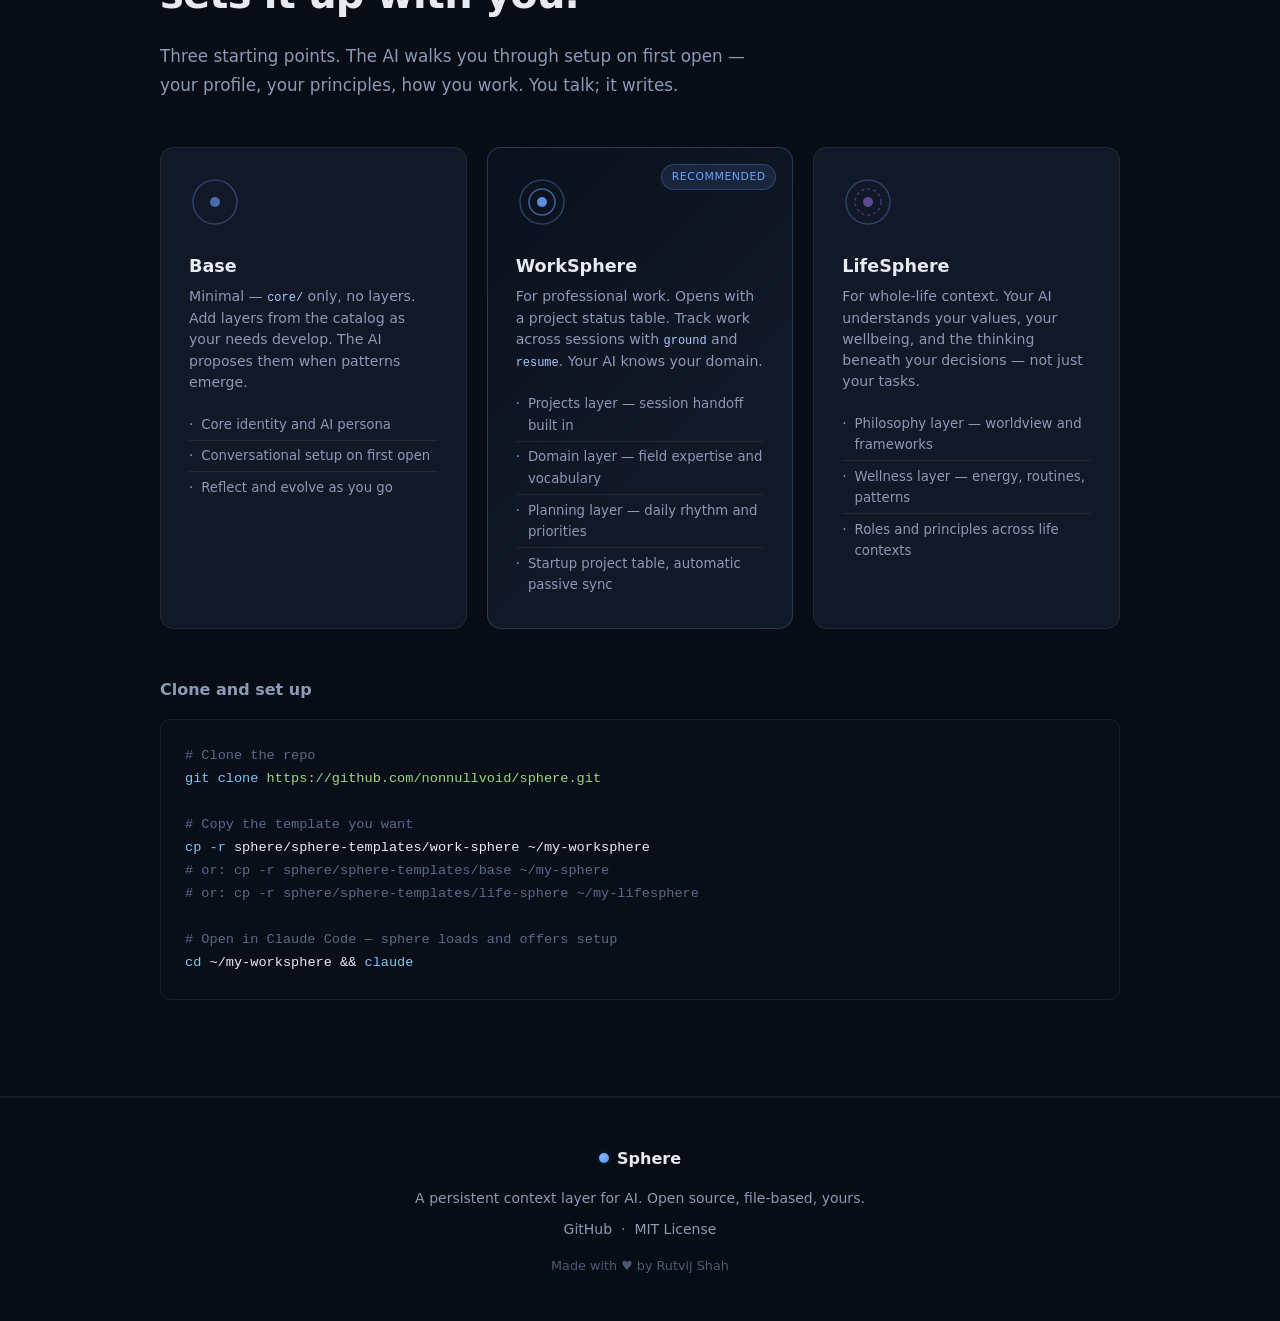
==== commit 40387c7b: "Update README, index.html README: full rewrite with progressive disclosure — show WorkSphere startup" ====
--- a/index.html
+++ b/index.html
@@ -3,7 +3,7 @@
 <head>
   <meta charset="UTF-8">
   <meta name="viewport" content="width=device-width, initial-scale=1.0">
-  <title>Sphere — Give your AI a world to live in</title>
+  <title>Sphere — Give your AI a persistent home</title>
   <style>
     :root {
       --bg: #080c14;
@@ -440,12 +440,12 @@
     <div class="sphere-orb"></div>
   </div>
 
-  <span class="hero-tag">Context-aware identity layer for AI</span>
-  <h1>Give your AI a world<br>to live in.</h1>
+  <span class="hero-tag">Persistent context layer for AI</span>
+  <h1>Give your AI a<br>persistent home.</h1>
   <p class="hero-sub">
-    Sphere gives your AI a persistent home — a place it comes back to at the start of every session, already knowing who you are. File-based, local, yours.
+    Sphere is a folder of markdown files your AI reads at startup — so every session begins oriented, not blank. Your context, your projects, your principles. Always there.
     <br><br>
-    <span>Built for Claude Code. The file architecture works with any AI.</span>
+    <span>Built for Claude Code. Works with any AI that reads files.</span>
   </p>
   <div class="hero-actions">
     <a href="#start" class="btn-primary">Get started</a>
@@ -461,24 +461,24 @@
     <div class="section-label">How it works</div>
     <h2 class="section-title">Your AI reads your files.<br>Every session starts oriented.</h2>
     <p class="section-body">
-      Sphere is a folder of markdown files. A single <code>CLAUDE.md</code> at the root tells your AI to read them at startup — your profile, your principles, how you like to work. The AI arrives already knowing the context. You pick up where you left off.
+      Sphere is a folder of markdown files. A single <code>CLAUDE.md</code> tells your AI to read them at startup — your profile, your principles, your active projects. The AI arrives already knowing the context. No re-explaining. No blank slates.
     </p>
 
     <div class="steps">
       <div class="step">
         <div class="step-num">01</div>
-        <h3>Write your context once</h3>
-        <p>Fill in <code>core/user/</code> — your profile, your principles, how you like to work. The onboard skill walks you through it in conversation so you're not staring at blank files.</p>
+        <h3>Fill in your context once</h3>
+        <p>Open your sphere and the AI walks you through setup — profile, principles, working style. It writes the files. You just talk.</p>
       </div>
       <div class="step">
         <div class="step-num">02</div>
-        <h3>CLAUDE.md loads it at startup</h3>
-        <p>A single file at the root instructs your AI to read your sphere when you open the directory. No configuration. No plugins. It just reads the files.</p>
+        <h3>Every session starts ready</h3>
+        <p><code>CLAUDE.md</code> instructs your AI to read the sphere at startup. No configuration, no plugins — it reads files and arrives oriented.</p>
       </div>
       <div class="step">
         <div class="step-num">03</div>
-        <h3>The difference is immediate</h3>
-        <p>Your AI doesn't ask who you are. It doesn't need to be caught up. It starts from your context, not from zero — and it stays that way every session.</p>
+        <h3>Ground your work, pick it up</h3>
+        <p>Say <code>ground</code> before you close. Say <code>resume</code> when you return. The AI knows exactly where things stand.</p>
       </div>
     </div>
 
@@ -489,25 +489,34 @@
         <div class="compare-body">
           <div class="chat-line">
             <div class="chat-who you">You</div>
-            <div class="chat-text">Help me think through whether to take this consulting project.</div>
+            <div class="chat-text">What was I working on?</div>
           </div>
           <div class="chat-line">
             <div class="chat-who ai">AI</div>
-            <div class="chat-text dim">Sure! Could you tell me about your current situation, your goals, your workload, and what the project involves?</div>
+            <div class="chat-text dim">I don't have context from our previous sessions. Could you catch me up on your current projects and where things stand?</div>
           </div>
         </div>
       </div>
 
       <div class="compare-col after">
-        <div class="compare-head">With Sphere</div>
+        <div class="compare-head">With WorkSphere</div>
         <div class="compare-body">
           <div class="chat-line">
+            <div class="chat-who ai">AI</div>
+            <div class="chat-text" style="font-family: 'SF Mono', 'Fira Code', monospace; font-size: 0.8rem; line-height: 1.6;">
+              my-worksphere ready<br><br>
+              | Project &nbsp;&nbsp;&nbsp;&nbsp;&nbsp;| Status &nbsp;&nbsp;&nbsp;&nbsp;&nbsp;| Next &nbsp;&nbsp;&nbsp;&nbsp;&nbsp;&nbsp;&nbsp;&nbsp;&nbsp;&nbsp;&nbsp;&nbsp;&nbsp;&nbsp;&nbsp;&nbsp;|<br>
+              | sphere-v2 &nbsp;&nbsp;| in-progress | Finalize README &nbsp;&nbsp;&nbsp;&nbsp;|<br>
+              | portfolio &nbsp;&nbsp;| on hold &nbsp;&nbsp;&nbsp;&nbsp;| — &nbsp;&nbsp;&nbsp;&nbsp;&nbsp;&nbsp;&nbsp;&nbsp;&nbsp;&nbsp;&nbsp;&nbsp;&nbsp;&nbsp;&nbsp;&nbsp;&nbsp;&nbsp;|
+            </div>
+          </div>
+          <div class="chat-line">
             <div class="chat-who you">You</div>
-            <div class="chat-text">Help me think through whether to take this consulting project.</div>
+            <div class="chat-text">resume sphere-v2</div>
           </div>
           <div class="chat-line">
             <div class="chat-who ai">AI</div>
-            <div class="chat-text">You've written that you're in a building year and you don't optimize for comfort. A consulting project is a real trade-off on both. What's making you hesitate?</div>
+            <div class="chat-text">Picking up from yesterday — you were mid-way through the README. Drafted the hero, left off at the get-started block. Continuing from there?</div>
           </div>
         </div>
       </div>
@@ -523,7 +532,7 @@
   <div class="section-inner">
     <div class="section-label">Architecture</div>
     <h2 class="section-title">A sphere has structure.</h2>
-    <p class="section-body">Three layers. Everything in the right place.</p>
+    <p class="section-body">Three zones. The AI reads <code>core/</code> at startup, loads layers on demand, and writes outputs to <code>surface/</code>.</p>
 
     <div class="anatomy">
       <div class="anatomy-visual">
@@ -557,7 +566,7 @@
           <div class="anatomy-icon core">⬤</div>
           <div>
             <div class="anatomy-label">core/</div>
-            <div class="anatomy-desc">The fixed center. Your identity (<code>user/</code>) and the AI persona (<code>ai/persona.md</code>). Loaded at every session start — this is what makes the AI know you.</div>
+            <div class="anatomy-desc">Loaded at every startup. Your identity (<code>user/</code>), AI persona (<code>ai/</code>), and three runtime files: <code>engine.md</code> (how it works), <code>protocol.md</code> (what it can do), <code>init.md</code> (how to set up).</div>
           </div>
         </div>
 
@@ -565,7 +574,7 @@
           <div class="anatomy-icon layers">◎</div>
           <div>
             <div class="anatomy-label">layers/</div>
-            <div class="anatomy-desc">Optional domain extensions — philosophy, wellness, financial, projects. Loaded on-demand when the work requires them. Install only what fits your life.</div>
+            <div class="anatomy-desc">Domain extensions loaded on-demand — projects, domain expertise, planning, philosophy, wellness. Each layer is self-describing: the AI reads its identity block and knows what to do.</div>
           </div>
         </div>
 
@@ -573,7 +582,7 @@
           <div class="anatomy-icon surface">◯</div>
           <div>
             <div class="anatomy-label">surface/</div>
-            <div class="anatomy-desc">Artifacts and outputs — documents, research, drafts. What the sphere produces, kept separate from what it is.</div>
+            <div class="anatomy-desc">Projected artifacts — documents, drafts, research. What the sphere produces, kept separate from what it is. Changes here are intentional and visible.</div>
           </div>
         </div>
       </div>
@@ -587,29 +596,29 @@
 <section id="start">
   <div class="section-inner">
     <div class="section-label">Get started</div>
-    <h2 class="section-title">Clone a template. Fill it in.</h2>
+    <h2 class="section-title">Pick a template. The AI<br>sets it up with you.</h2>
     <p class="section-body">
-      Two starting points. Start with the blank template if you want to build from scratch. Start with a pre-structured template if you want more scaffolding for a specific context.
+      Three starting points. The AI walks you through setup on first open — your profile, your principles, how you work. You talk; it writes.
     </p>
 
     <div class="templates">
 
-      <!-- SEED -->
+      <!-- BASE -->
       <div class="template-card">
         <svg class="template-icon" viewBox="0 0 52 52" fill="none" xmlns="http://www.w3.org/2000/svg">
           <circle cx="26" cy="26" r="22" stroke="rgba(107,163,255,0.3)" stroke-width="1.5"/>
           <circle cx="26" cy="26" r="5" fill="rgba(107,163,255,0.6)"/>
         </svg>
-        <h3>Blank template</h3>
-        <div class="template-desc">The minimal starting point — structure only. The onboard skill fills it in through conversation so you're not staring at empty files.</div>
+        <h3>Base</h3>
+        <div class="template-desc">Minimal — <code>core/</code> only, no layers. Add layers from the catalog as your needs develop. The AI proposes them when patterns emerge.</div>
         <ul class="template-features">
-          <li>Core structure, no pre-filled content</li>
-          <li>Onboard skill — guided conversational setup</li>
-          <li>Reflect skill — periodic sphere evolution</li>
+          <li>Core identity and AI persona</li>
+          <li>Conversational setup on first open</li>
+          <li>Reflect and evolve as you go</li>
         </ul>
       </div>
 
-      <!-- SHELL -->
+      <!-- WORKSPHERE -->
       <div class="template-card featured">
         <div class="template-badge">Recommended</div>
         <svg class="template-icon" viewBox="0 0 52 52" fill="none" xmlns="http://www.w3.org/2000/svg">
@@ -617,13 +626,29 @@
           <circle cx="26" cy="26" r="13" stroke="rgba(107,163,255,0.55)" stroke-width="1.5"/>
           <circle cx="26" cy="26" r="5" fill="rgba(107,163,255,0.85)"/>
         </svg>
-        <h3>Pre-structured templates</h3>
-        <div class="template-desc">Two templates with domain-specific scaffolding — one for life context, one for professional work. More structure to guide what goes where.</div>
+        <h3>WorkSphere</h3>
+        <div class="template-desc">For professional work. Opens with a project status table. Track work across sessions with <code>ground</code> and <code>resume</code>. Your AI knows your domain.</div>
         <ul class="template-features">
-          <li>LifeSphere — identity, roles, values, reflection</li>
-          <li>WorkSphere — domain, projects, professional context</li>
-          <li>Both base skills included</li>
-          <li>Fork and replicate skills for sharing and cloning</li>
+          <li>Projects layer — session handoff built in</li>
+          <li>Domain layer — field expertise and vocabulary</li>
+          <li>Planning layer — daily rhythm and priorities</li>
+          <li>Startup project table, automatic passive sync</li>
+        </ul>
+      </div>
+
+      <!-- LIFESPHERE -->
+      <div class="template-card">
+        <svg class="template-icon" viewBox="0 0 52 52" fill="none" xmlns="http://www.w3.org/2000/svg">
+          <circle cx="26" cy="26" r="22" stroke="rgba(107,163,255,0.3)" stroke-width="1.5"/>
+          <circle cx="26" cy="26" r="13" stroke="rgba(124,92,191,0.45)" stroke-width="1.5" stroke-dasharray="3 3"/>
+          <circle cx="26" cy="26" r="5" fill="rgba(124,92,191,0.7)"/>
+        </svg>
+        <h3>LifeSphere</h3>
+        <div class="template-desc">For whole-life context. Your AI understands your values, your wellbeing, and the thinking beneath your decisions — not just your tasks.</div>
+        <ul class="template-features">
+          <li>Philosophy layer — worldview and frameworks</li>
+          <li>Wellness layer — energy, routines, patterns</li>
+          <li>Roles and principles across life contexts</li>
         </ul>
       </div>
 
@@ -637,12 +662,12 @@
         <span class="code-cmd">git clone</span> <span class="code-str">https://github.com/nonnullvoid/sphere.git</span><br>
         <br>
         <span class="code-comment"># Copy the template you want</span><br>
-        <span class="code-cmd">cp -r</span> sphere/templates/seed ~/my-sphere<br>
-        <span class="code-comment"># or: cp -r sphere/templates/life-sphere ~/my-sphere</span><br>
-        <span class="code-comment"># or: cp -r sphere/templates/work-sphere ~/my-work-sphere</span><br>
+        <span class="code-cmd">cp -r</span> sphere/sphere-templates/work-sphere ~/my-worksphere<br>
+        <span class="code-comment"># or: cp -r sphere/sphere-templates/base ~/my-sphere</span><br>
+        <span class="code-comment"># or: cp -r sphere/sphere-templates/life-sphere ~/my-lifesphere</span><br>
         <br>
-        <span class="code-comment"># Open in Claude Code — sphere loads automatically</span><br>
-        <span class="code-cmd">cd</span> ~/my-sphere &amp;&amp; <span class="code-cmd">claude</span>
+        <span class="code-comment"># Open in Claude Code — sphere loads and offers setup</span><br>
+        <span class="code-cmd">cd</span> ~/my-worksphere &amp;&amp; <span class="code-cmd">claude</span>
       </div>
     </div>
   </div>
@@ -658,7 +683,7 @@
       Sphere
     </div>
     <p style="margin-bottom: 0.5rem;">
-      A context-aware identity layer for AI. Open source, file-based, yours.
+      A persistent context layer for AI. Open source, file-based, yours.
     </p>
     <p>
       <a href="https://github.com/nonnullvoid/sphere" target="_blank">GitHub</a>
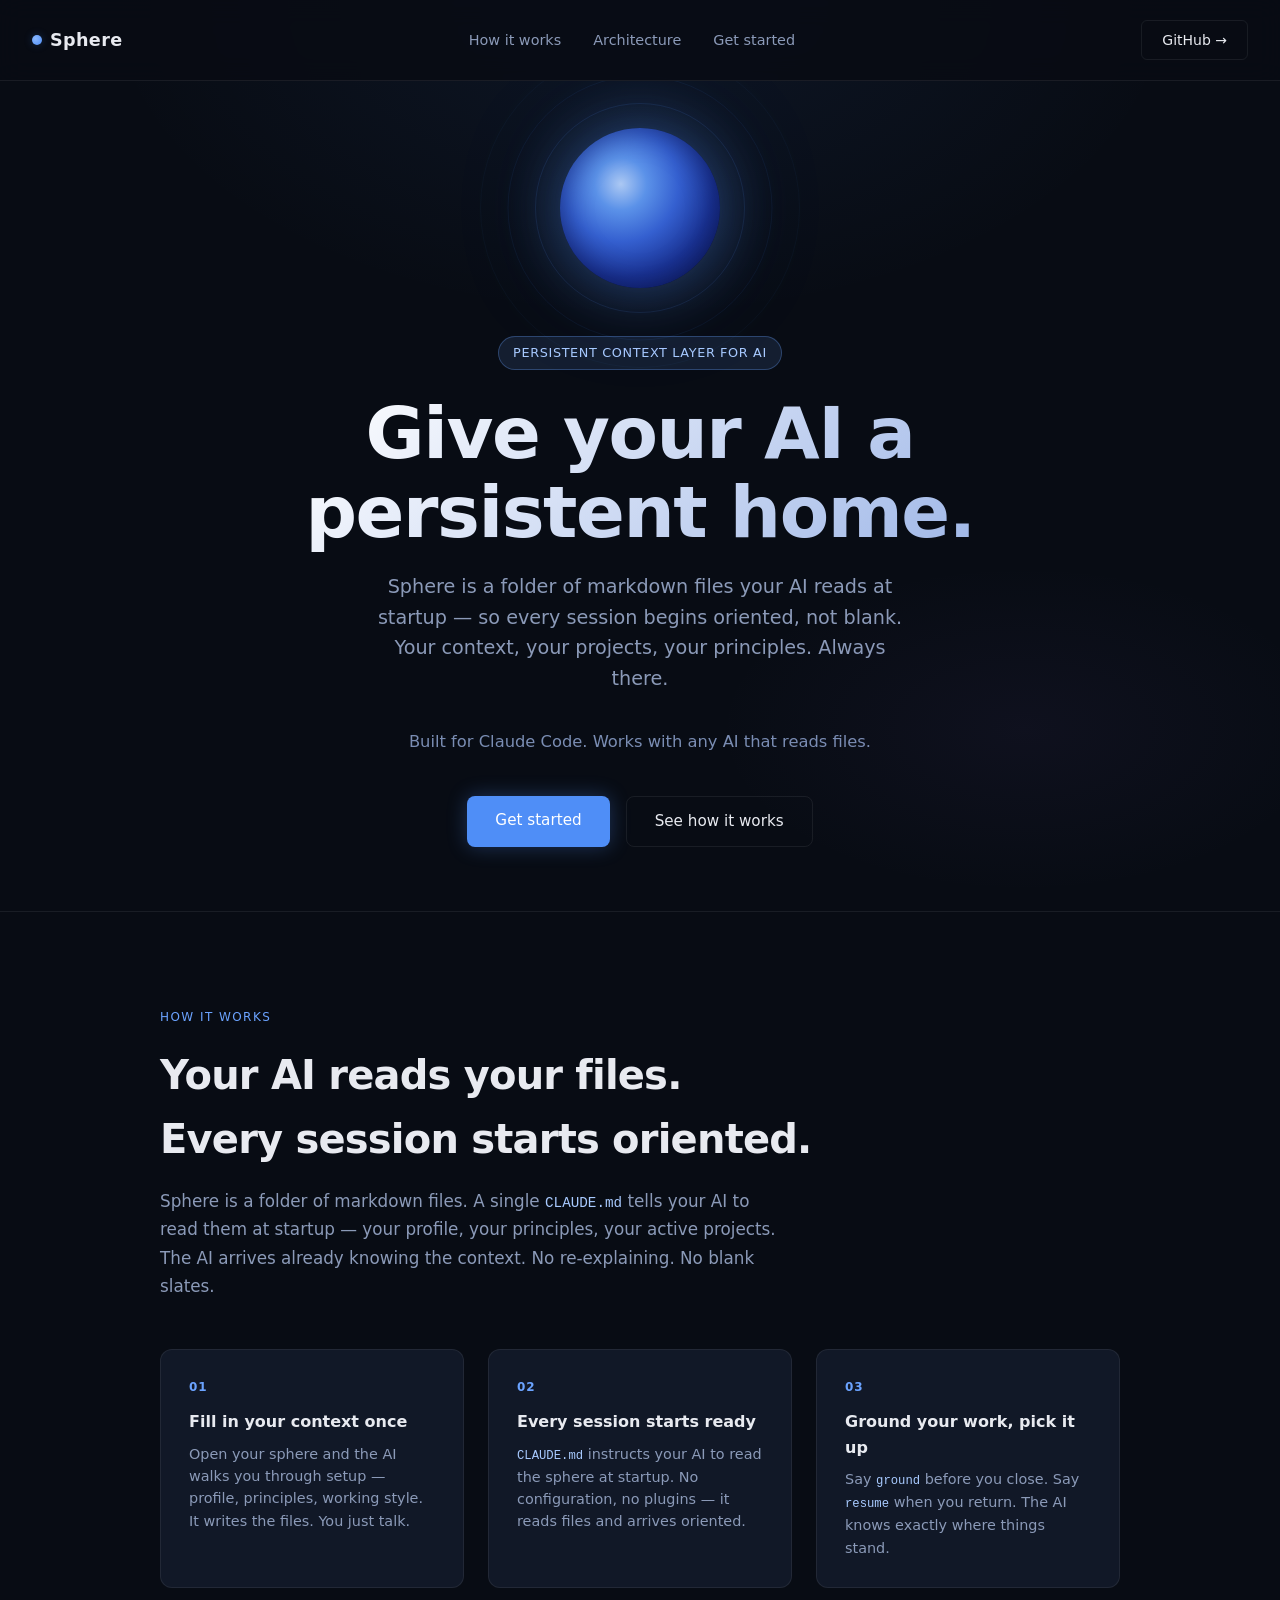
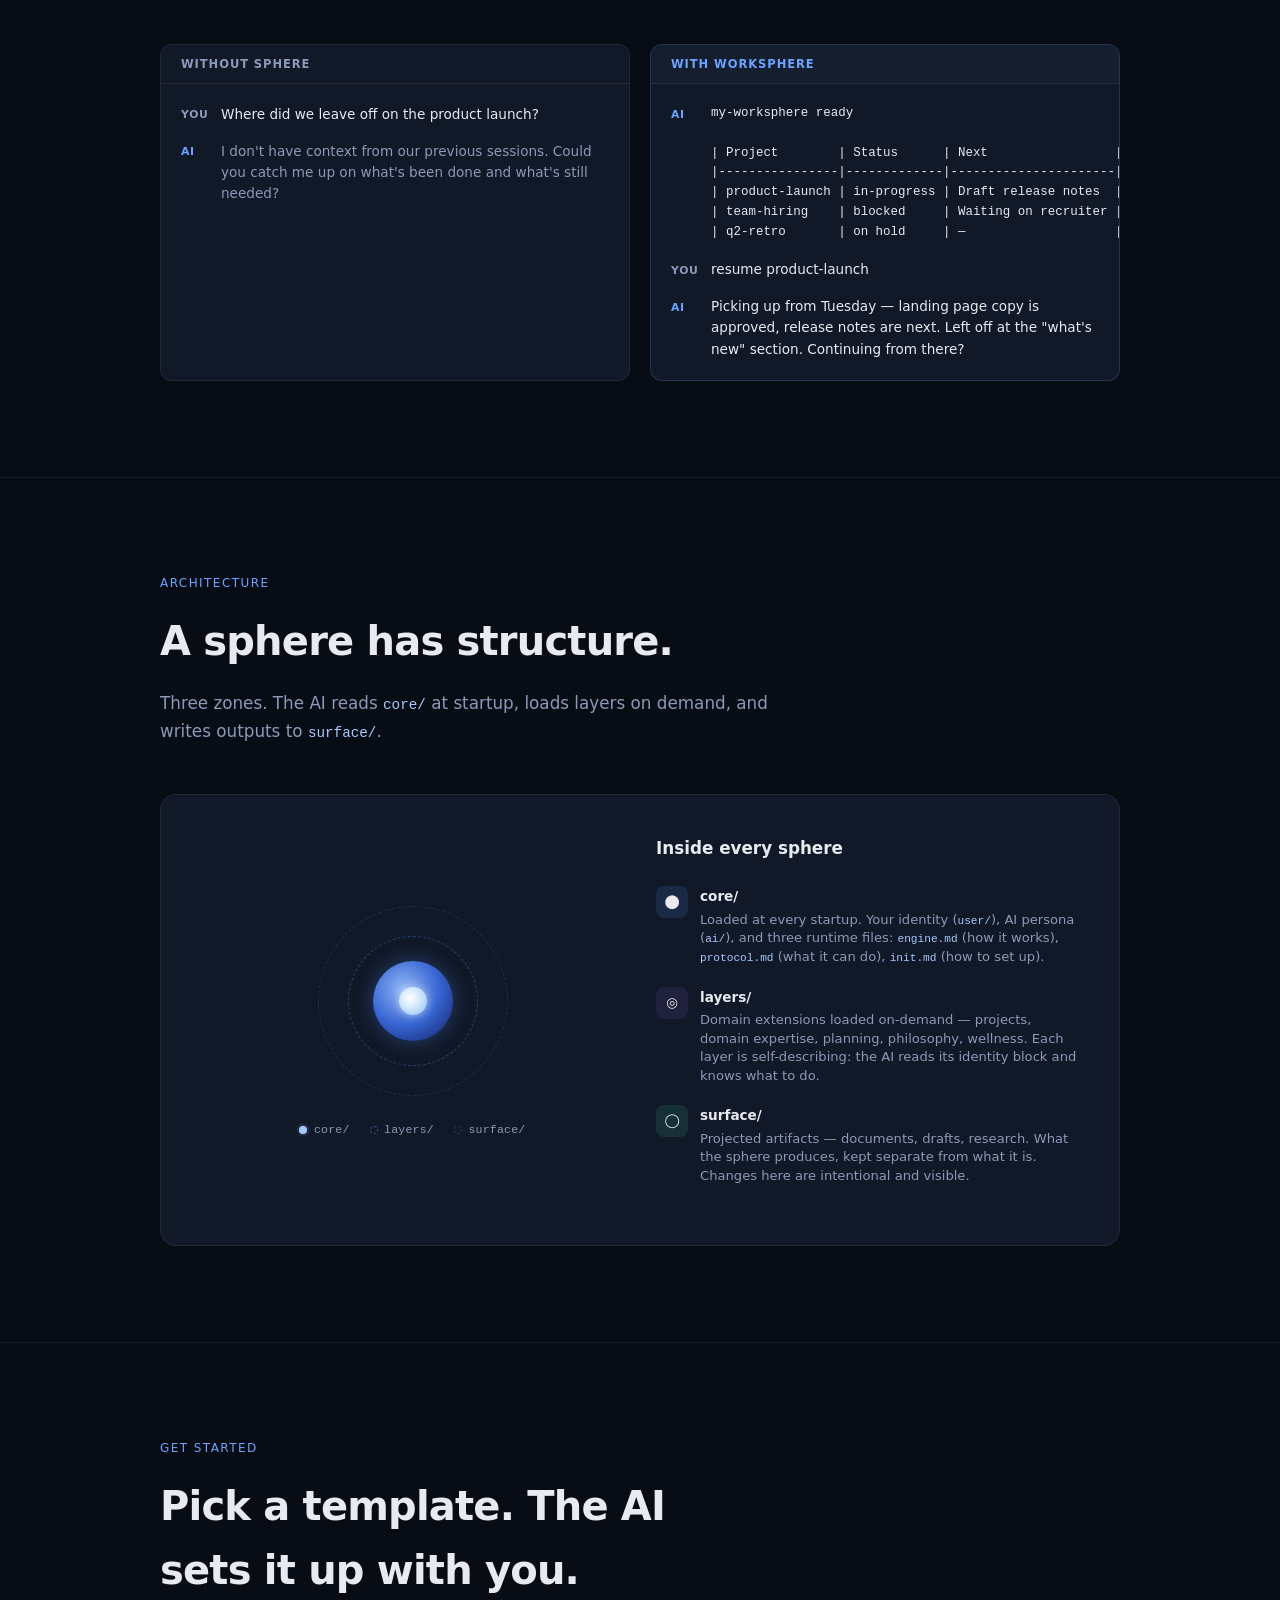
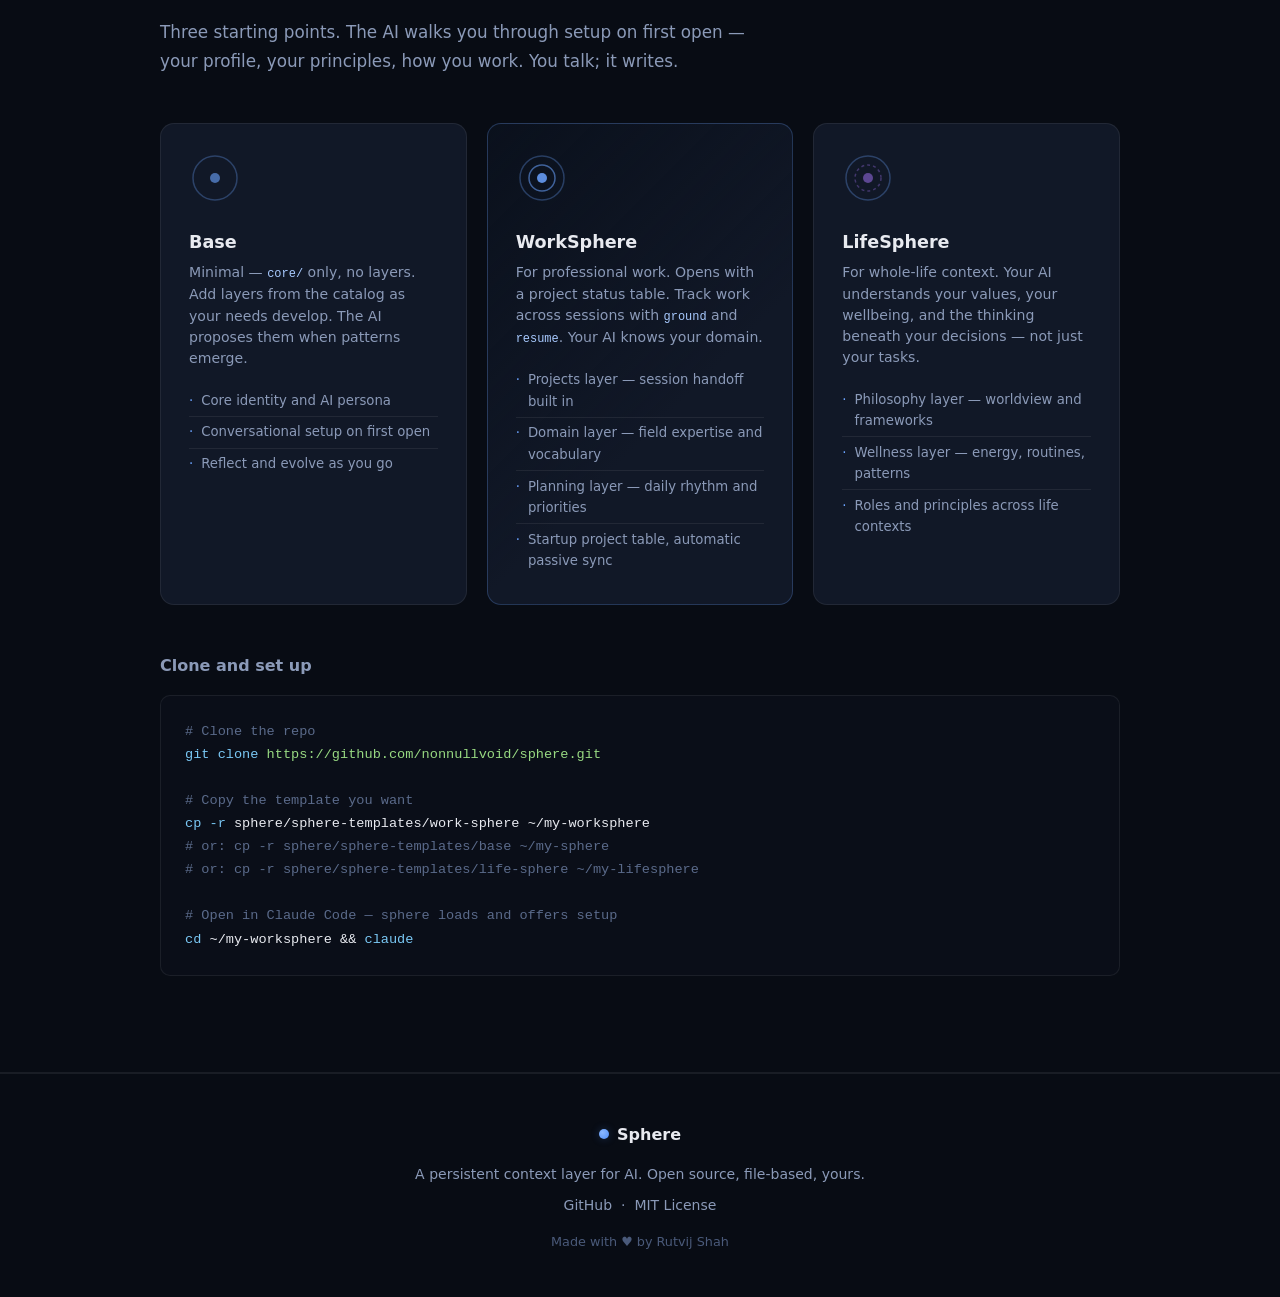
==== commit dc282507: "Update README and index.html: progressive disclosure and demo polish README: - Full rewrite with pro" ====
--- a/index.html
+++ b/index.html
@@ -489,11 +489,11 @@
         <div class="compare-body">
           <div class="chat-line">
             <div class="chat-who you">You</div>
-            <div class="chat-text">What was I working on?</div>
+            <div class="chat-text">Where did we leave off on the product launch?</div>
           </div>
           <div class="chat-line">
             <div class="chat-who ai">AI</div>
-            <div class="chat-text dim">I don't have context from our previous sessions. Could you catch me up on your current projects and where things stand?</div>
+            <div class="chat-text dim">I don't have context from our previous sessions. Could you catch me up on what's been done and what's still needed?</div>
           </div>
         </div>
       </div>
@@ -503,20 +503,21 @@
         <div class="compare-body">
           <div class="chat-line">
             <div class="chat-who ai">AI</div>
-            <div class="chat-text" style="font-family: 'SF Mono', 'Fira Code', monospace; font-size: 0.8rem; line-height: 1.6;">
-              my-worksphere ready<br><br>
-              | Project &nbsp;&nbsp;&nbsp;&nbsp;&nbsp;| Status &nbsp;&nbsp;&nbsp;&nbsp;&nbsp;| Next &nbsp;&nbsp;&nbsp;&nbsp;&nbsp;&nbsp;&nbsp;&nbsp;&nbsp;&nbsp;&nbsp;&nbsp;&nbsp;&nbsp;&nbsp;&nbsp;|<br>
-              | sphere-v2 &nbsp;&nbsp;| in-progress | Finalize README &nbsp;&nbsp;&nbsp;&nbsp;|<br>
-              | portfolio &nbsp;&nbsp;| on hold &nbsp;&nbsp;&nbsp;&nbsp;| — &nbsp;&nbsp;&nbsp;&nbsp;&nbsp;&nbsp;&nbsp;&nbsp;&nbsp;&nbsp;&nbsp;&nbsp;&nbsp;&nbsp;&nbsp;&nbsp;&nbsp;&nbsp;|
-            </div>
+            <pre style="font-family: 'SF Mono', 'Fira Code', monospace; font-size: 0.78rem; line-height: 1.6; margin: 0; color: var(--text); white-space: pre;">my-worksphere ready
+
+| Project        | Status      | Next                 |
+|----------------|-------------|----------------------|
+| product-launch | in-progress | Draft release notes  |
+| team-hiring    | blocked     | Waiting on recruiter |
+| q2-retro       | on hold     | —                    |</pre>
           </div>
           <div class="chat-line">
             <div class="chat-who you">You</div>
-            <div class="chat-text">resume sphere-v2</div>
+            <div class="chat-text">resume product-launch</div>
           </div>
           <div class="chat-line">
             <div class="chat-who ai">AI</div>
-            <div class="chat-text">Picking up from yesterday — you were mid-way through the README. Drafted the hero, left off at the get-started block. Continuing from there?</div>
+            <div class="chat-text">Picking up from Tuesday — landing page copy is approved, release notes are next. Left off at the "what's new" section. Continuing from there?</div>
           </div>
         </div>
       </div>
@@ -620,7 +621,6 @@
 
       <!-- WORKSPHERE -->
       <div class="template-card featured">
-        <div class="template-badge">Recommended</div>
         <svg class="template-icon" viewBox="0 0 52 52" fill="none" xmlns="http://www.w3.org/2000/svg">
           <circle cx="26" cy="26" r="22" stroke="rgba(107,163,255,0.3)" stroke-width="1.5"/>
           <circle cx="26" cy="26" r="13" stroke="rgba(107,163,255,0.55)" stroke-width="1.5"/>
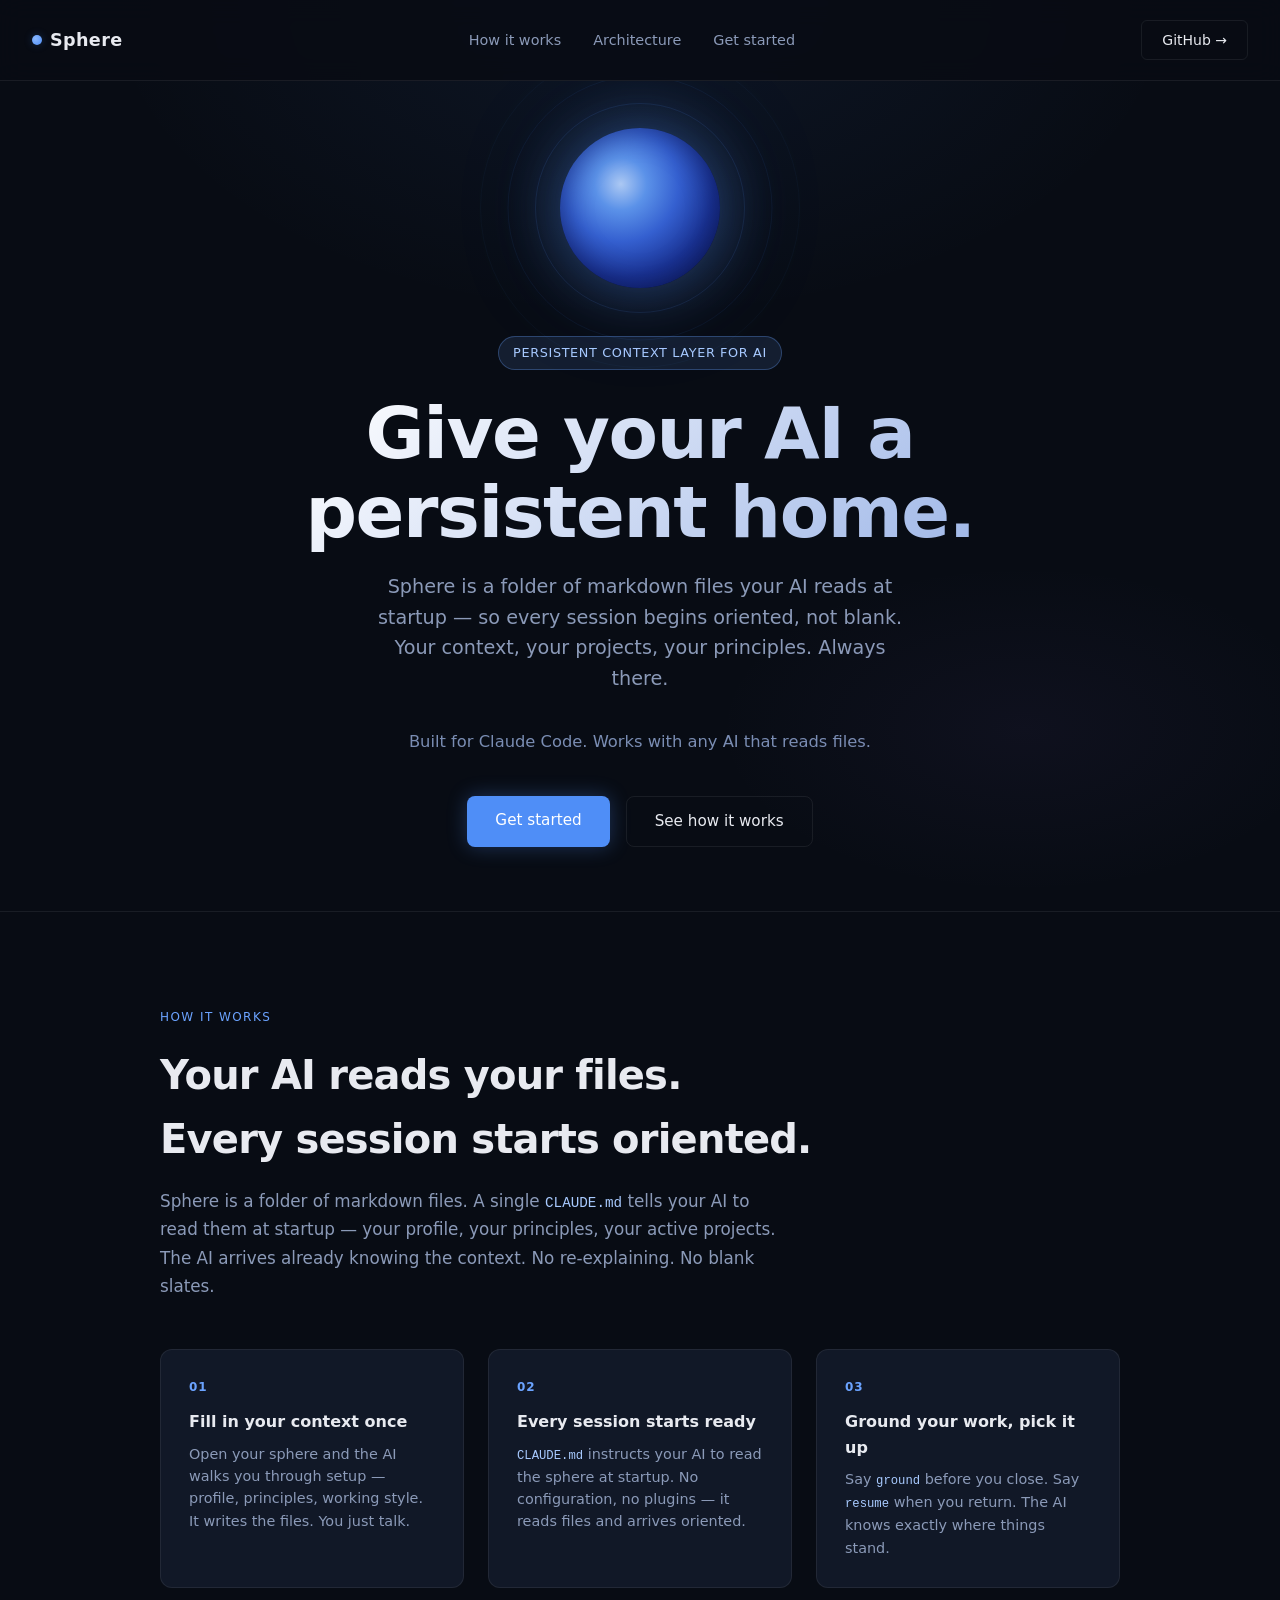
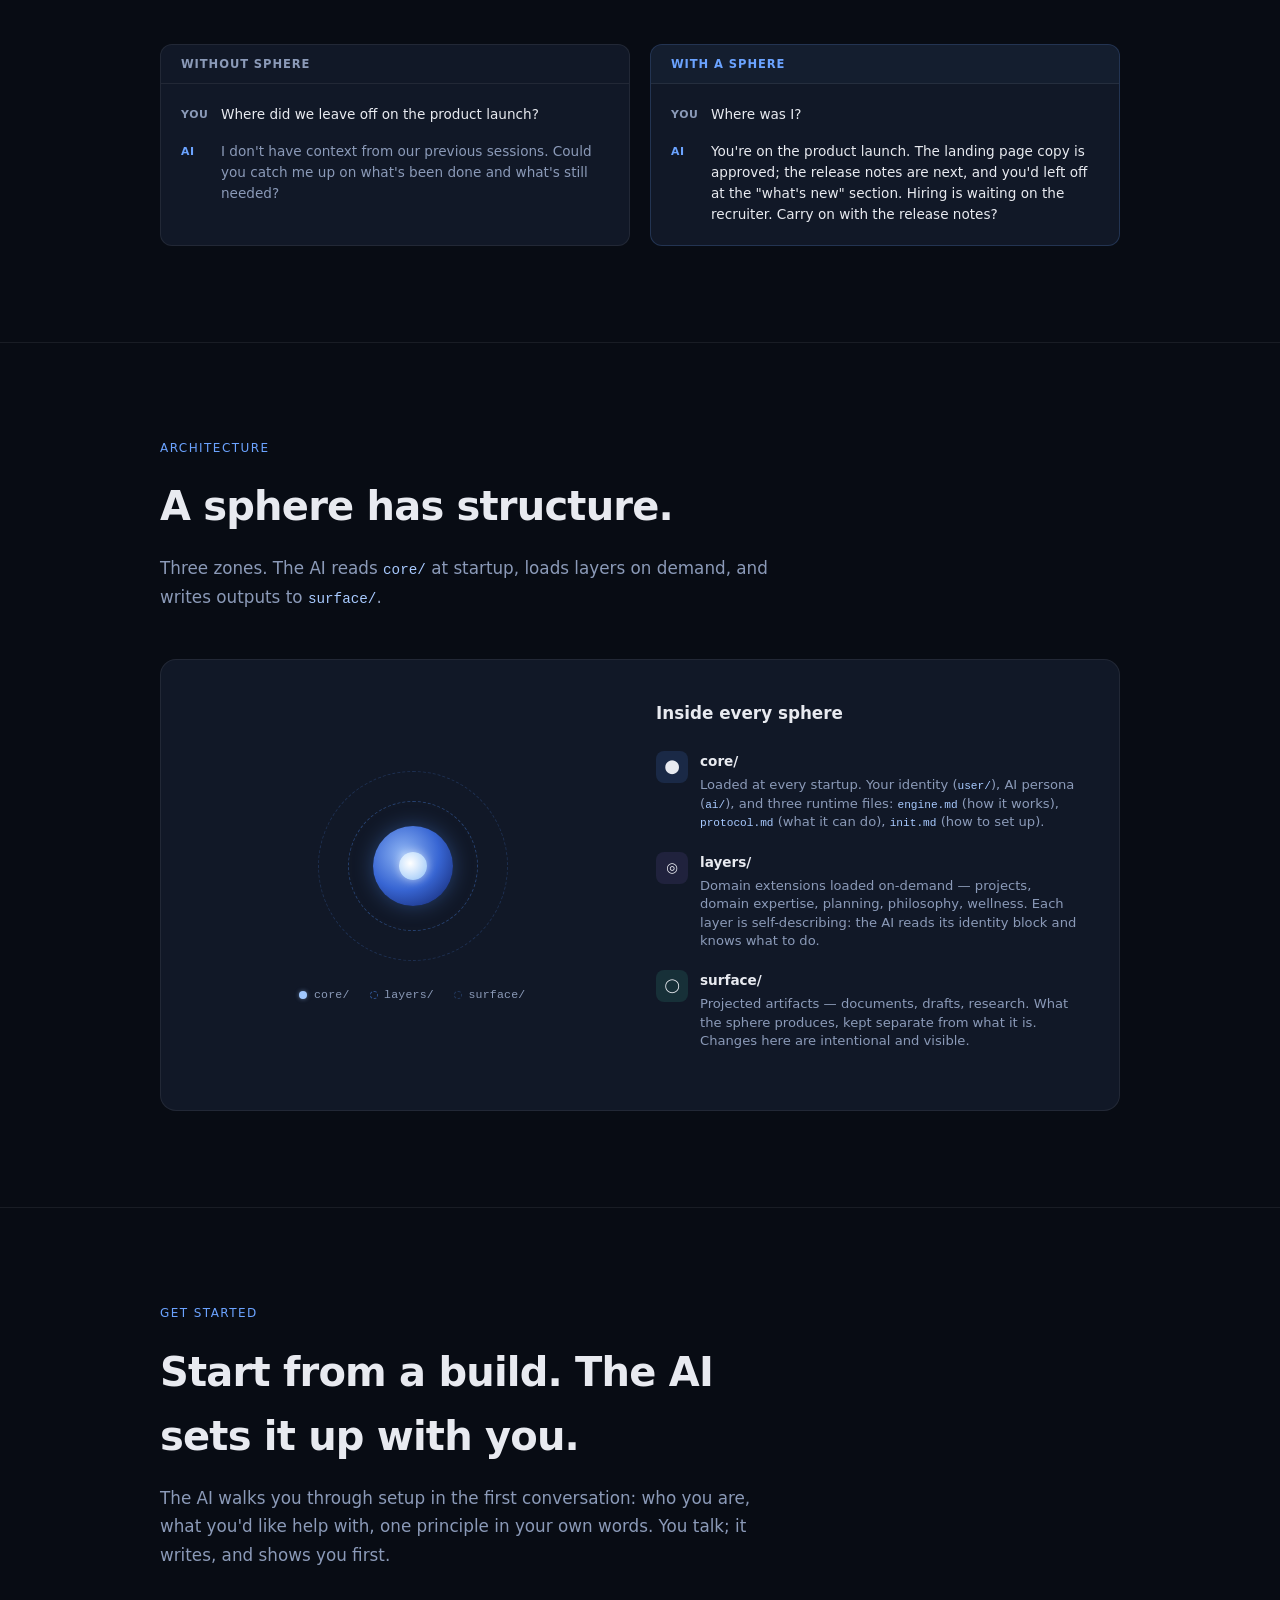
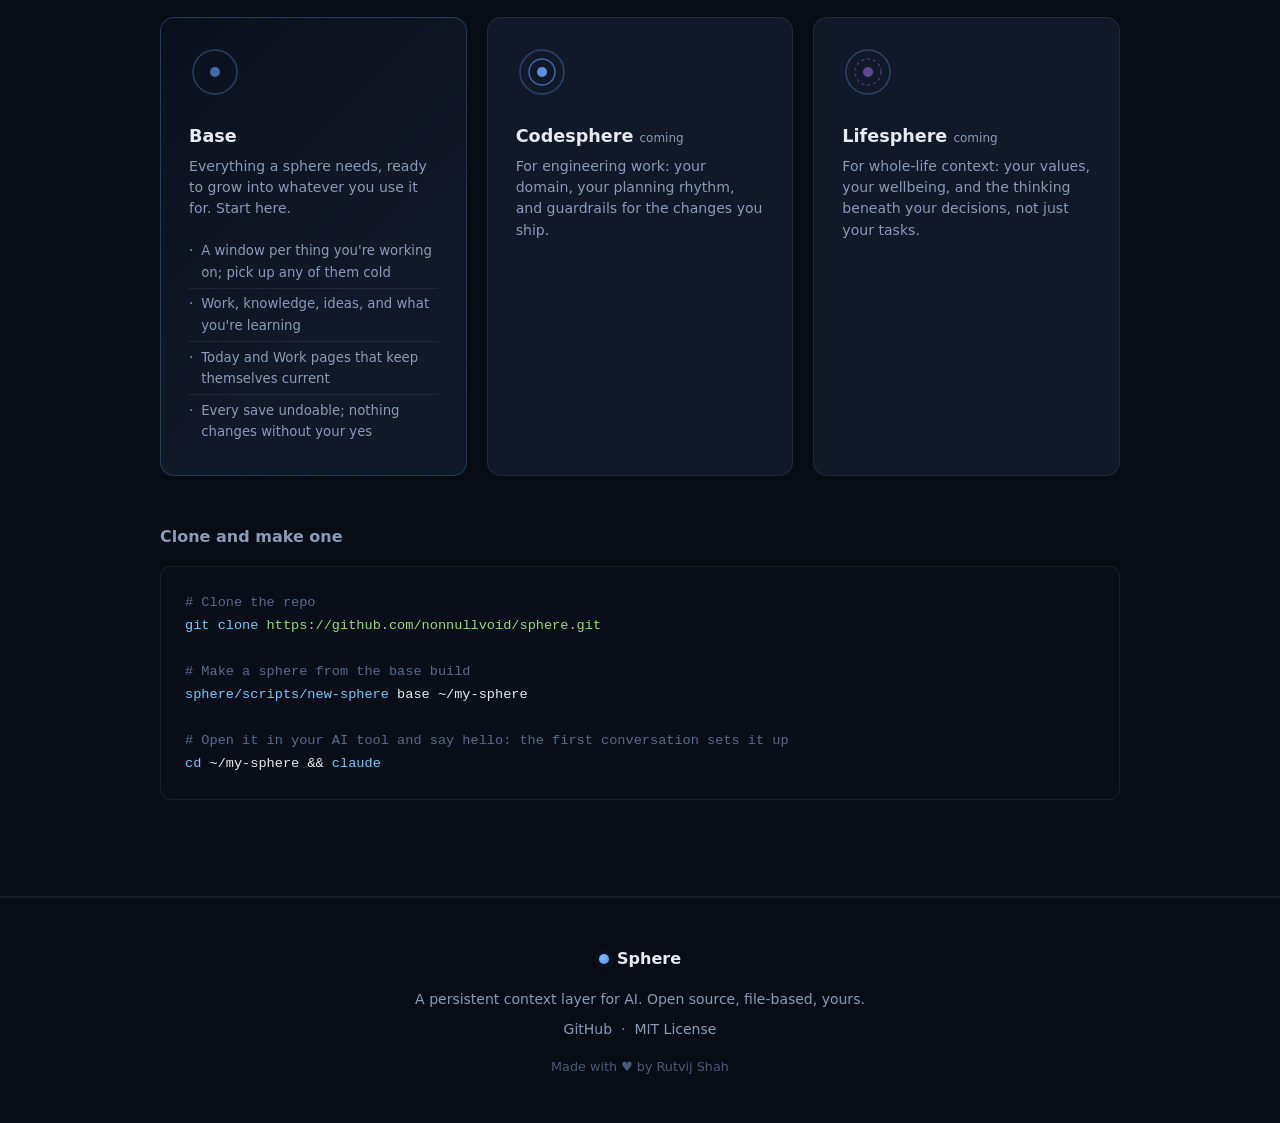
==== commit 523f73ff: "Retire the pre-1.0 templates; the front files point at builds The pre-1.0 sphere-templates/, layer-c" ====
--- a/index.html
+++ b/index.html
@@ -499,25 +499,15 @@
       </div>
 
       <div class="compare-col after">
-        <div class="compare-head">With WorkSphere</div>
+        <div class="compare-head">With a sphere</div>
         <div class="compare-body">
           <div class="chat-line">
-            <div class="chat-who ai">AI</div>
-            <pre style="font-family: 'SF Mono', 'Fira Code', monospace; font-size: 0.78rem; line-height: 1.6; margin: 0; color: var(--text); white-space: pre;">my-worksphere ready
-
-| Project        | Status      | Next                 |
-|----------------|-------------|----------------------|
-| product-launch | in-progress | Draft release notes  |
-| team-hiring    | blocked     | Waiting on recruiter |
-| q2-retro       | on hold     | —                    |</pre>
-          </div>
-          <div class="chat-line">
             <div class="chat-who you">You</div>
-            <div class="chat-text">resume product-launch</div>
+            <div class="chat-text">Where was I?</div>
           </div>
           <div class="chat-line">
             <div class="chat-who ai">AI</div>
-            <div class="chat-text">Picking up from Tuesday — landing page copy is approved, release notes are next. Left off at the "what's new" section. Continuing from there?</div>
+            <div class="chat-text">You're on the product launch. The landing page copy is approved; the release notes are next, and you'd left off at the "what's new" section. Hiring is waiting on the recruiter. Carry on with the release notes?</div>
           </div>
         </div>
       </div>
@@ -597,43 +587,38 @@
 <section id="start">
   <div class="section-inner">
     <div class="section-label">Get started</div>
-    <h2 class="section-title">Pick a template. The AI<br>sets it up with you.</h2>
+    <h2 class="section-title">Start from a build. The AI<br>sets it up with you.</h2>
     <p class="section-body">
-      Three starting points. The AI walks you through setup on first open — your profile, your principles, how you work. You talk; it writes.
+      The AI walks you through setup in the first conversation: who you are, what you'd like help with, one principle in your own words. You talk; it writes, and shows you first.
     </p>
 
     <div class="templates">
 
       <!-- BASE -->
-      <div class="template-card">
+      <div class="template-card featured">
         <svg class="template-icon" viewBox="0 0 52 52" fill="none" xmlns="http://www.w3.org/2000/svg">
           <circle cx="26" cy="26" r="22" stroke="rgba(107,163,255,0.3)" stroke-width="1.5"/>
           <circle cx="26" cy="26" r="5" fill="rgba(107,163,255,0.6)"/>
         </svg>
         <h3>Base</h3>
-        <div class="template-desc">Minimal — <code>core/</code> only, no layers. Add layers from the catalog as your needs develop. The AI proposes them when patterns emerge.</div>
+        <div class="template-desc">Everything a sphere needs, ready to grow into whatever you use it for. Start here.</div>
         <ul class="template-features">
-          <li>Core identity and AI persona</li>
-          <li>Conversational setup on first open</li>
-          <li>Reflect and evolve as you go</li>
+          <li>A window per thing you're working on; pick up any of them cold</li>
+          <li>Work, knowledge, ideas, and what you're learning</li>
+          <li>Today and Work pages that keep themselves current</li>
+          <li>Every save undoable; nothing changes without your yes</li>
         </ul>
       </div>
 
       <!-- WORKSPHERE -->
-      <div class="template-card featured">
+      <div class="template-card">
         <svg class="template-icon" viewBox="0 0 52 52" fill="none" xmlns="http://www.w3.org/2000/svg">
           <circle cx="26" cy="26" r="22" stroke="rgba(107,163,255,0.3)" stroke-width="1.5"/>
           <circle cx="26" cy="26" r="13" stroke="rgba(107,163,255,0.55)" stroke-width="1.5"/>
           <circle cx="26" cy="26" r="5" fill="rgba(107,163,255,0.85)"/>
         </svg>
-        <h3>WorkSphere</h3>
-        <div class="template-desc">For professional work. Opens with a project status table. Track work across sessions with <code>ground</code> and <code>resume</code>. Your AI knows your domain.</div>
-        <ul class="template-features">
-          <li>Projects layer — session handoff built in</li>
-          <li>Domain layer — field expertise and vocabulary</li>
-          <li>Planning layer — daily rhythm and priorities</li>
-          <li>Startup project table, automatic passive sync</li>
-        </ul>
+        <h3>Codesphere <span style="font-size: 0.75rem; color: var(--muted); font-weight: 500;">coming</span></h3>
+        <div class="template-desc">For engineering work: your domain, your planning rhythm, and guardrails for the changes you ship.</div>
       </div>
 
       <!-- LIFESPHERE -->
@@ -643,31 +628,24 @@
           <circle cx="26" cy="26" r="13" stroke="rgba(124,92,191,0.45)" stroke-width="1.5" stroke-dasharray="3 3"/>
           <circle cx="26" cy="26" r="5" fill="rgba(124,92,191,0.7)"/>
         </svg>
-        <h3>LifeSphere</h3>
-        <div class="template-desc">For whole-life context. Your AI understands your values, your wellbeing, and the thinking beneath your decisions — not just your tasks.</div>
-        <ul class="template-features">
-          <li>Philosophy layer — worldview and frameworks</li>
-          <li>Wellness layer — energy, routines, patterns</li>
-          <li>Roles and principles across life contexts</li>
-        </ul>
+        <h3>Lifesphere <span style="font-size: 0.75rem; color: var(--muted); font-weight: 500;">coming</span></h3>
+        <div class="template-desc">For whole-life context: your values, your wellbeing, and the thinking beneath your decisions, not just your tasks.</div>
       </div>
 
     </div>
 
     <!-- Code block -->
     <div style="margin-top: 3rem;">
-      <h3 style="font-size: 1rem; margin-bottom: 1rem; color: var(--muted);">Clone and set up</h3>
+      <h3 style="font-size: 1rem; margin-bottom: 1rem; color: var(--muted);">Clone and make one</h3>
       <div class="code-block">
         <span class="code-comment"># Clone the repo</span><br>
         <span class="code-cmd">git clone</span> <span class="code-str">https://github.com/nonnullvoid/sphere.git</span><br>
         <br>
-        <span class="code-comment"># Copy the template you want</span><br>
-        <span class="code-cmd">cp -r</span> sphere/sphere-templates/work-sphere ~/my-worksphere<br>
-        <span class="code-comment"># or: cp -r sphere/sphere-templates/base ~/my-sphere</span><br>
-        <span class="code-comment"># or: cp -r sphere/sphere-templates/life-sphere ~/my-lifesphere</span><br>
+        <span class="code-comment"># Make a sphere from the base build</span><br>
+        <span class="code-cmd">sphere/scripts/new-sphere</span> base ~/my-sphere<br>
         <br>
-        <span class="code-comment"># Open in Claude Code — sphere loads and offers setup</span><br>
-        <span class="code-cmd">cd</span> ~/my-worksphere &amp;&amp; <span class="code-cmd">claude</span>
+        <span class="code-comment"># Open it in your AI tool and say hello: the first conversation sets it up</span><br>
+        <span class="code-cmd">cd</span> ~/my-sphere &amp;&amp; <span class="code-cmd">claude</span>
       </div>
     </div>
   </div>
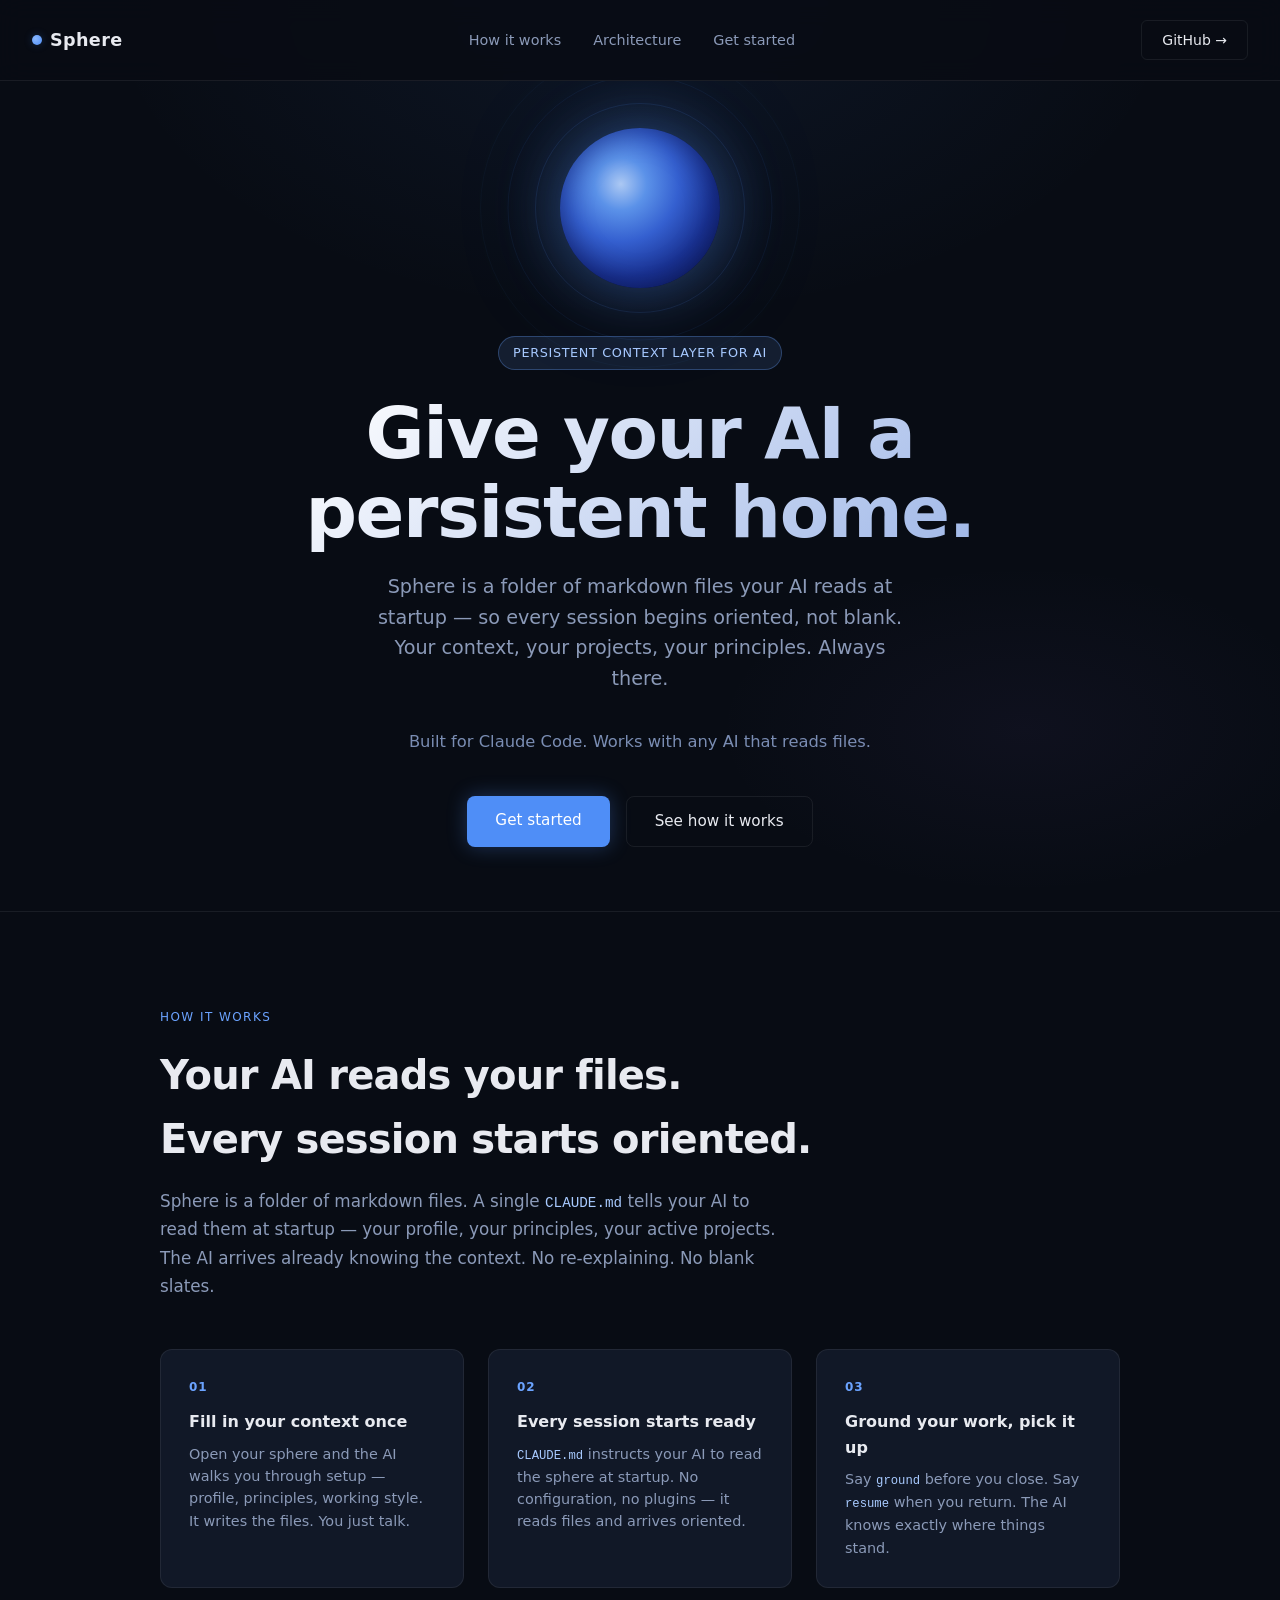
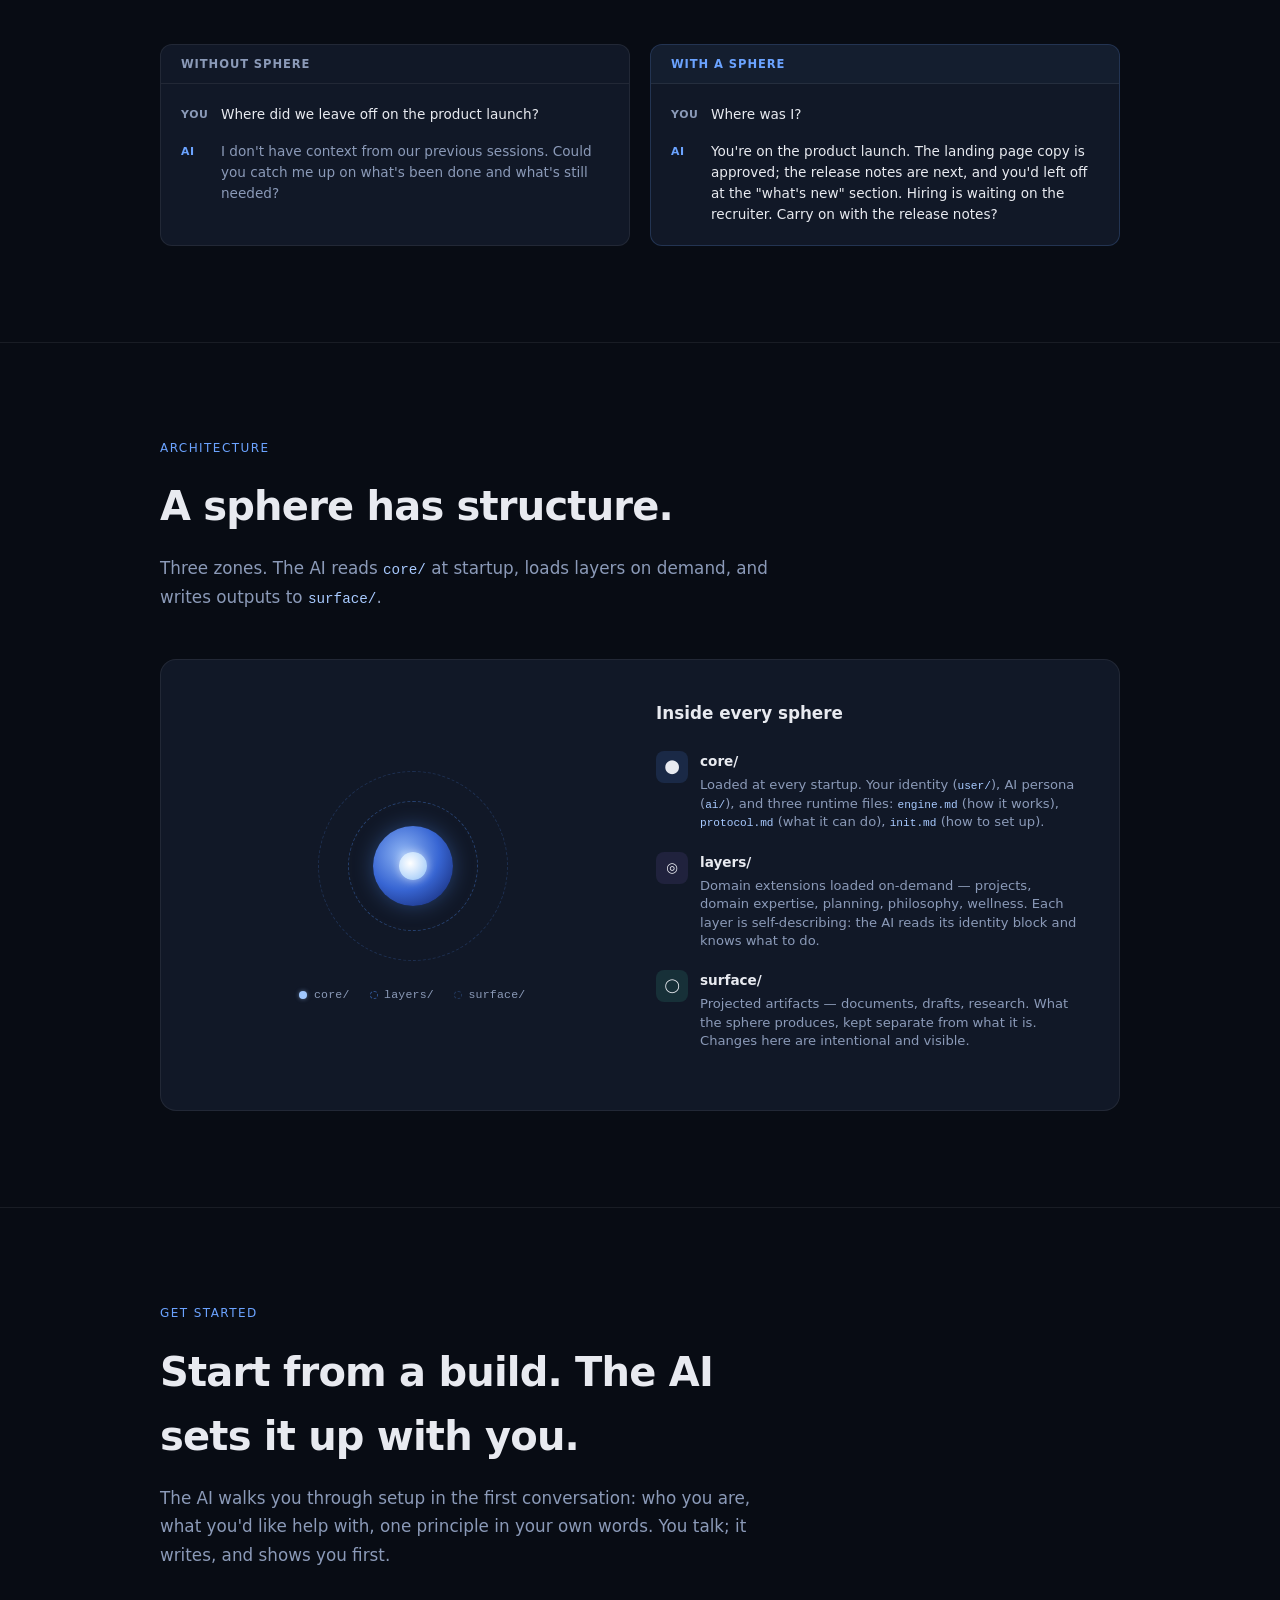
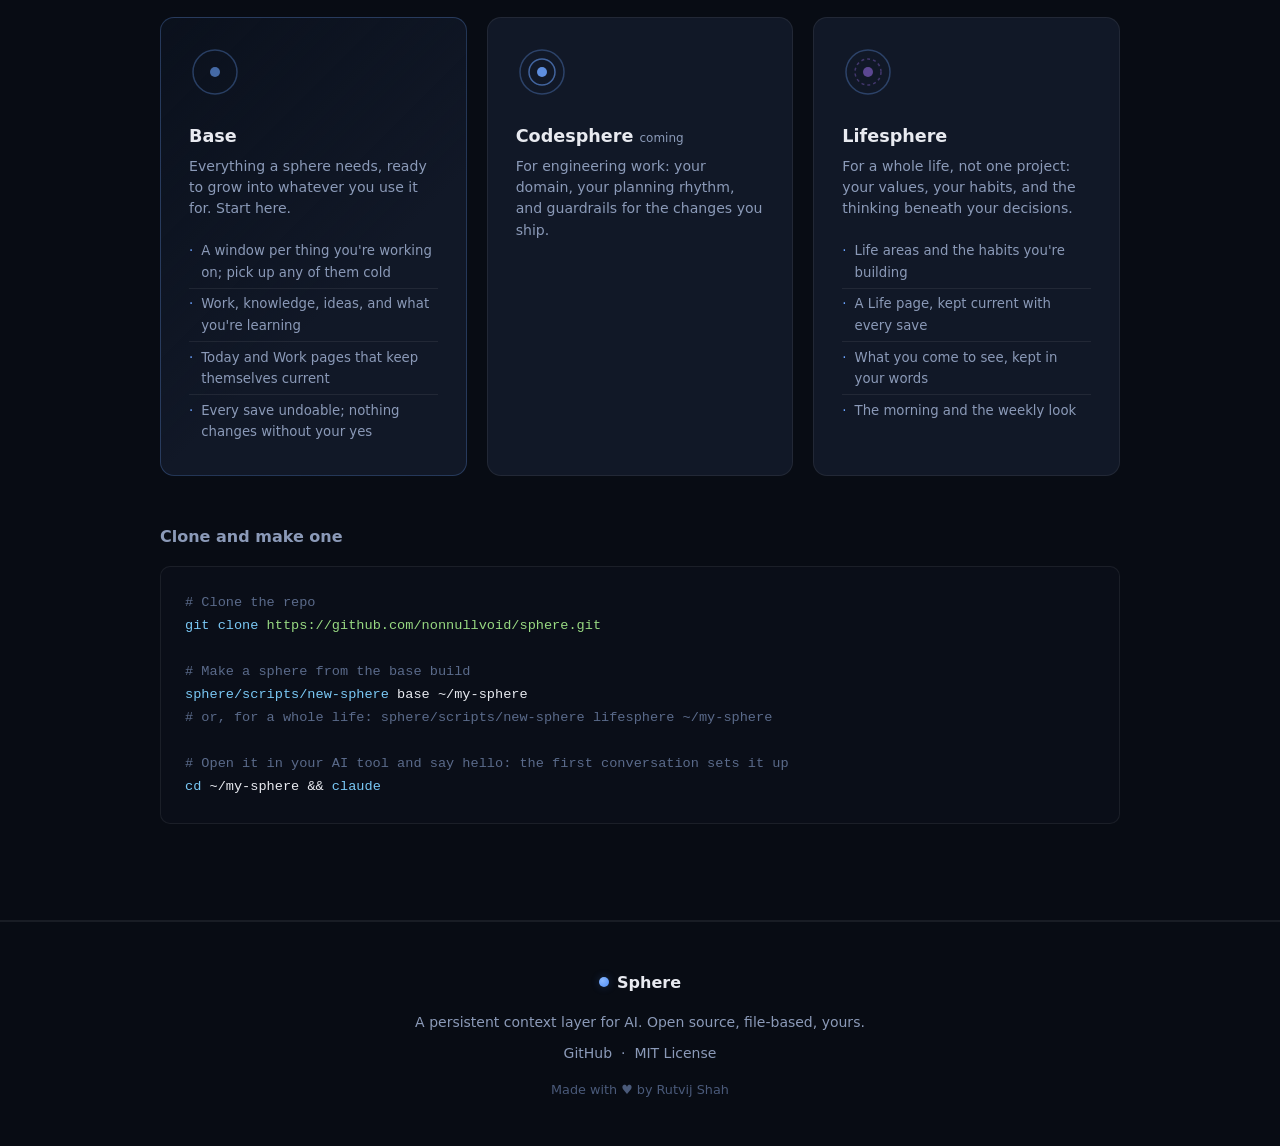
==== commit 35ef1850: "Add the lifesphere build; setup says when it ends; start gives the clock Lifesphere extends base ("e" ====
--- a/index.html
+++ b/index.html
@@ -628,8 +628,14 @@
           <circle cx="26" cy="26" r="13" stroke="rgba(124,92,191,0.45)" stroke-width="1.5" stroke-dasharray="3 3"/>
           <circle cx="26" cy="26" r="5" fill="rgba(124,92,191,0.7)"/>
         </svg>
-        <h3>Lifesphere <span style="font-size: 0.75rem; color: var(--muted); font-weight: 500;">coming</span></h3>
-        <div class="template-desc">For whole-life context: your values, your wellbeing, and the thinking beneath your decisions, not just your tasks.</div>
+        <h3>Lifesphere</h3>
+        <div class="template-desc">For a whole life, not one project: your values, your habits, and the thinking beneath your decisions.</div>
+        <ul class="template-features">
+          <li>Life areas and the habits you're building</li>
+          <li>A Life page, kept current with every save</li>
+          <li>What you come to see, kept in your words</li>
+          <li>The morning and the weekly look</li>
+        </ul>
       </div>
 
     </div>
@@ -643,6 +649,7 @@
         <br>
         <span class="code-comment"># Make a sphere from the base build</span><br>
         <span class="code-cmd">sphere/scripts/new-sphere</span> base ~/my-sphere<br>
+        <span class="code-comment"># or, for a whole life: sphere/scripts/new-sphere lifesphere ~/my-sphere</span><br>
         <br>
         <span class="code-comment"># Open it in your AI tool and say hello: the first conversation sets it up</span><br>
         <span class="code-cmd">cd</span> ~/my-sphere &amp;&amp; <span class="code-cmd">claude</span>
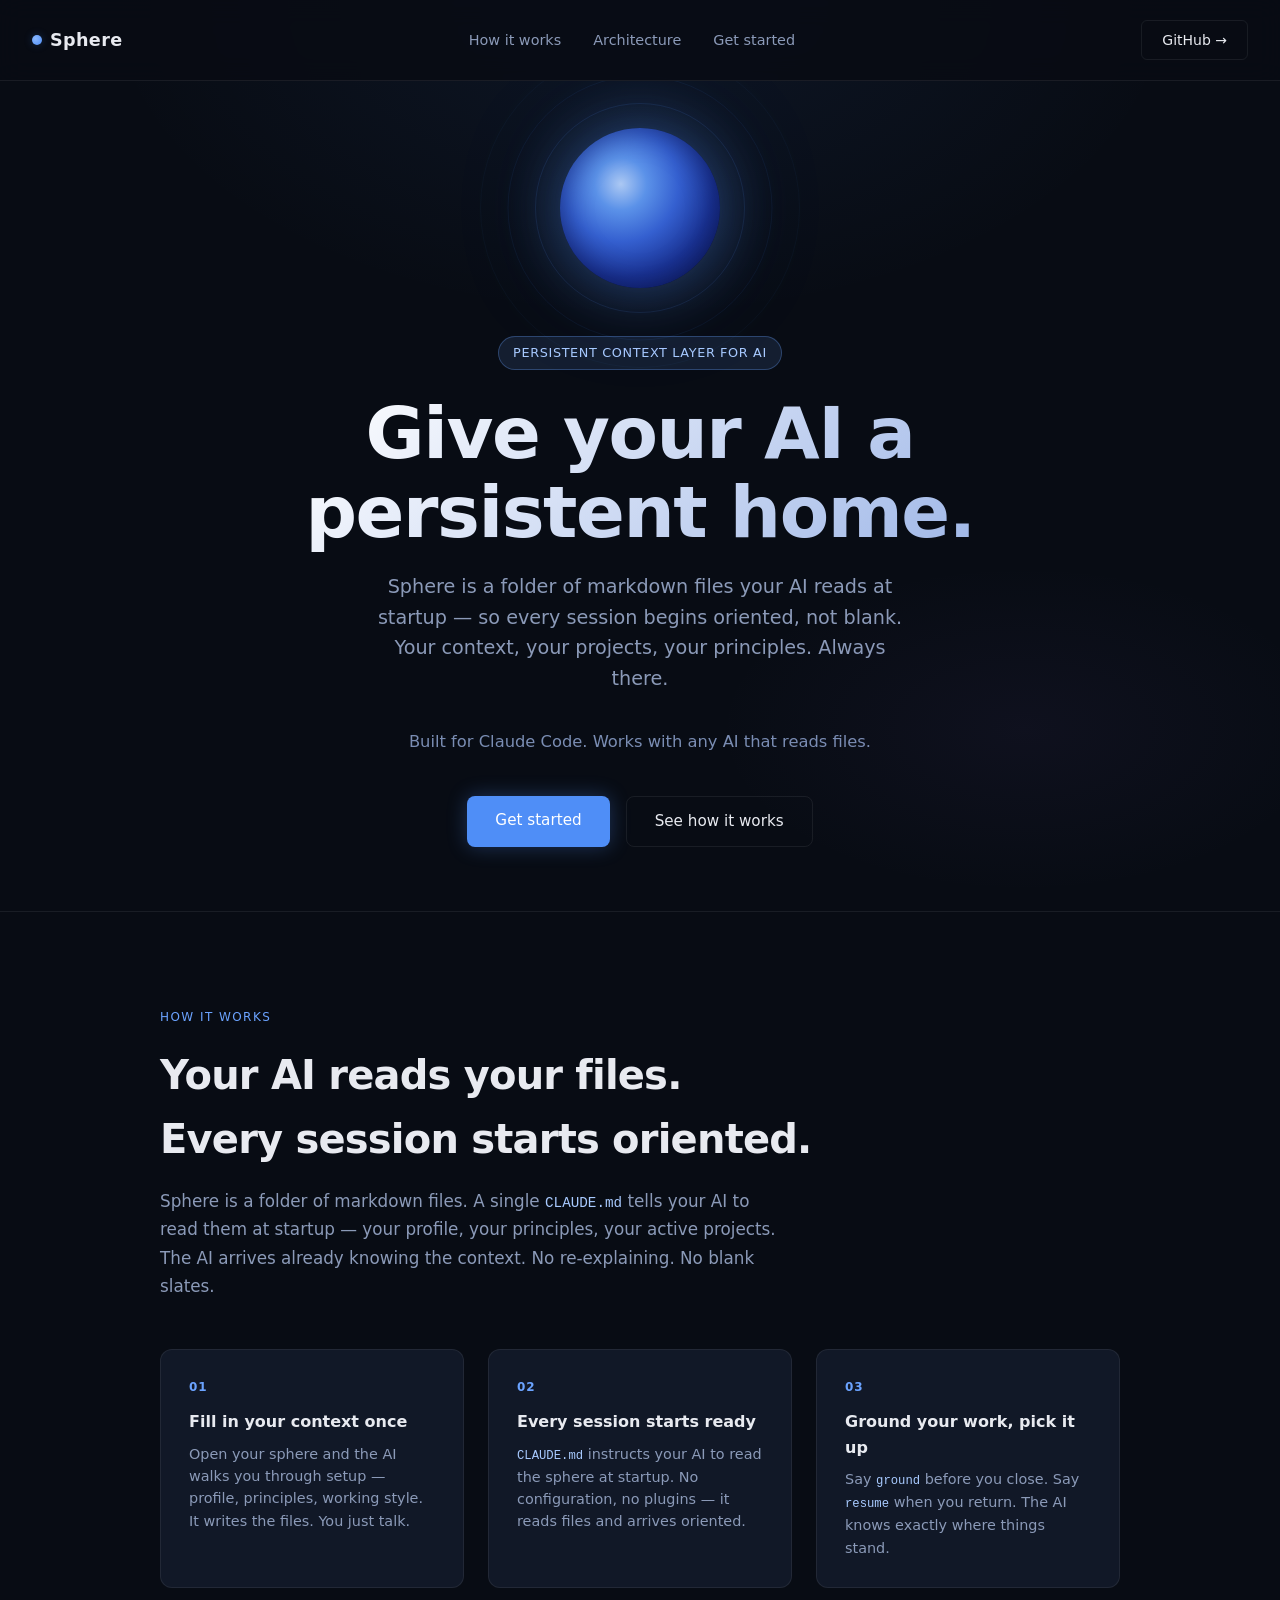
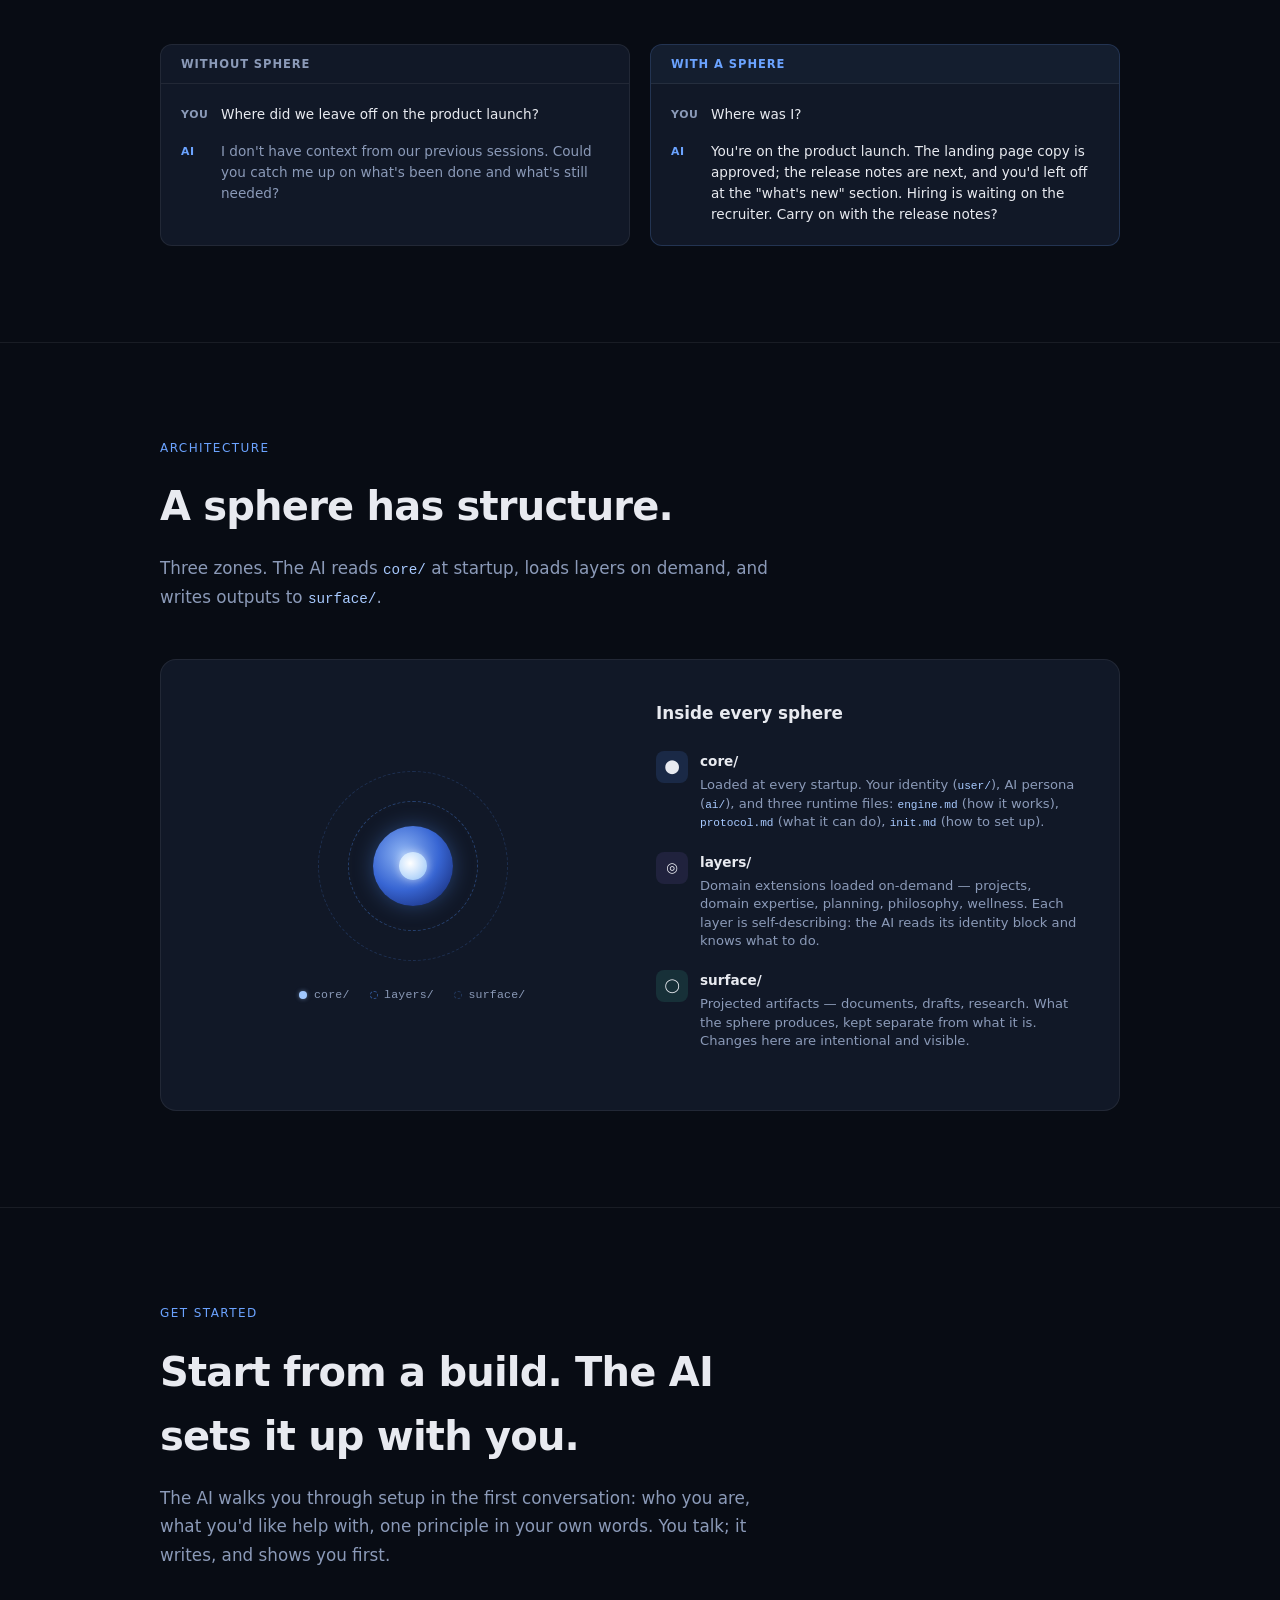
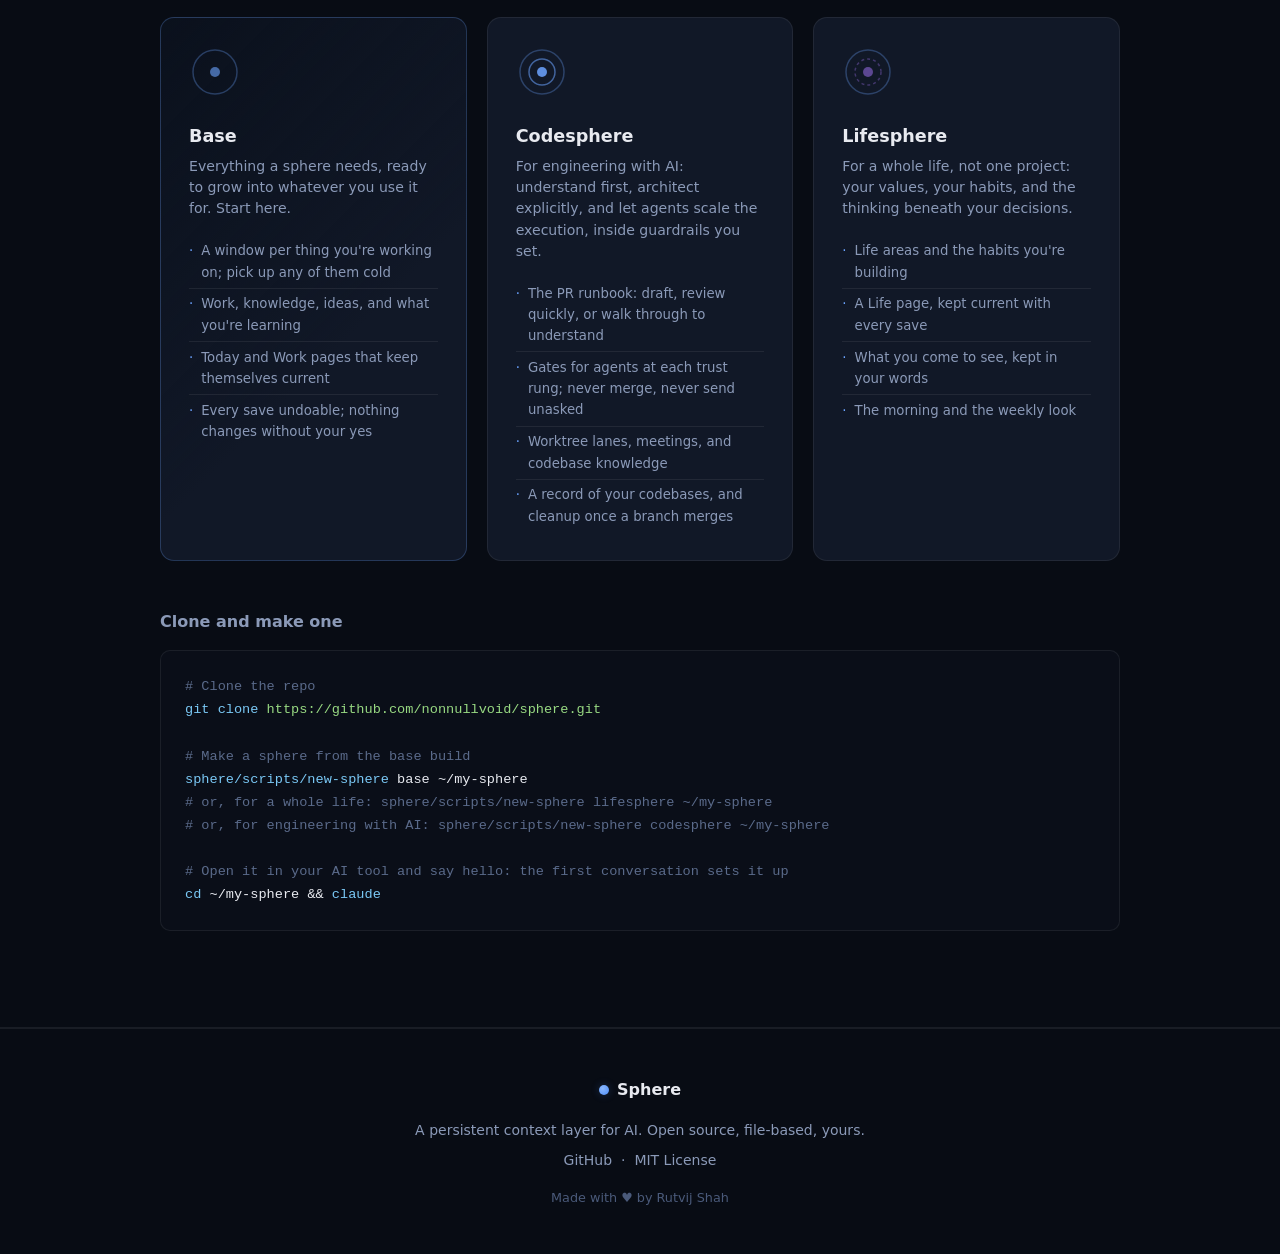
==== commit 99c8d13c: "Add the codesphere build: base, for software engineering with AI Two lenses (agentic-engineering, wo" ====
--- a/index.html
+++ b/index.html
@@ -610,15 +610,21 @@
         </ul>
       </div>
 
-      <!-- WORKSPHERE -->
+      <!-- CODESPHERE -->
       <div class="template-card">
         <svg class="template-icon" viewBox="0 0 52 52" fill="none" xmlns="http://www.w3.org/2000/svg">
           <circle cx="26" cy="26" r="22" stroke="rgba(107,163,255,0.3)" stroke-width="1.5"/>
           <circle cx="26" cy="26" r="13" stroke="rgba(107,163,255,0.55)" stroke-width="1.5"/>
           <circle cx="26" cy="26" r="5" fill="rgba(107,163,255,0.85)"/>
         </svg>
-        <h3>Codesphere <span style="font-size: 0.75rem; color: var(--muted); font-weight: 500;">coming</span></h3>
-        <div class="template-desc">For engineering work: your domain, your planning rhythm, and guardrails for the changes you ship.</div>
+        <h3>Codesphere</h3>
+        <div class="template-desc">For engineering with AI: understand first, architect explicitly, and let agents scale the execution, inside guardrails you set.</div>
+        <ul class="template-features">
+          <li>The PR runbook: draft, review quickly, or walk through to understand</li>
+          <li>Gates for agents at each trust rung; never merge, never send unasked</li>
+          <li>Worktree lanes, meetings, and codebase knowledge</li>
+          <li>A record of your codebases, and cleanup once a branch merges</li>
+        </ul>
       </div>
 
       <!-- LIFESPHERE -->
@@ -650,6 +656,7 @@
         <span class="code-comment"># Make a sphere from the base build</span><br>
         <span class="code-cmd">sphere/scripts/new-sphere</span> base ~/my-sphere<br>
         <span class="code-comment"># or, for a whole life: sphere/scripts/new-sphere lifesphere ~/my-sphere</span><br>
+        <span class="code-comment"># or, for engineering with AI: sphere/scripts/new-sphere codesphere ~/my-sphere</span><br>
         <br>
         <span class="code-comment"># Open it in your AI tool and say hello: the first conversation sets it up</span><br>
         <span class="code-cmd">cd</span> ~/my-sphere &amp;&amp; <span class="code-cmd">claude</span>
